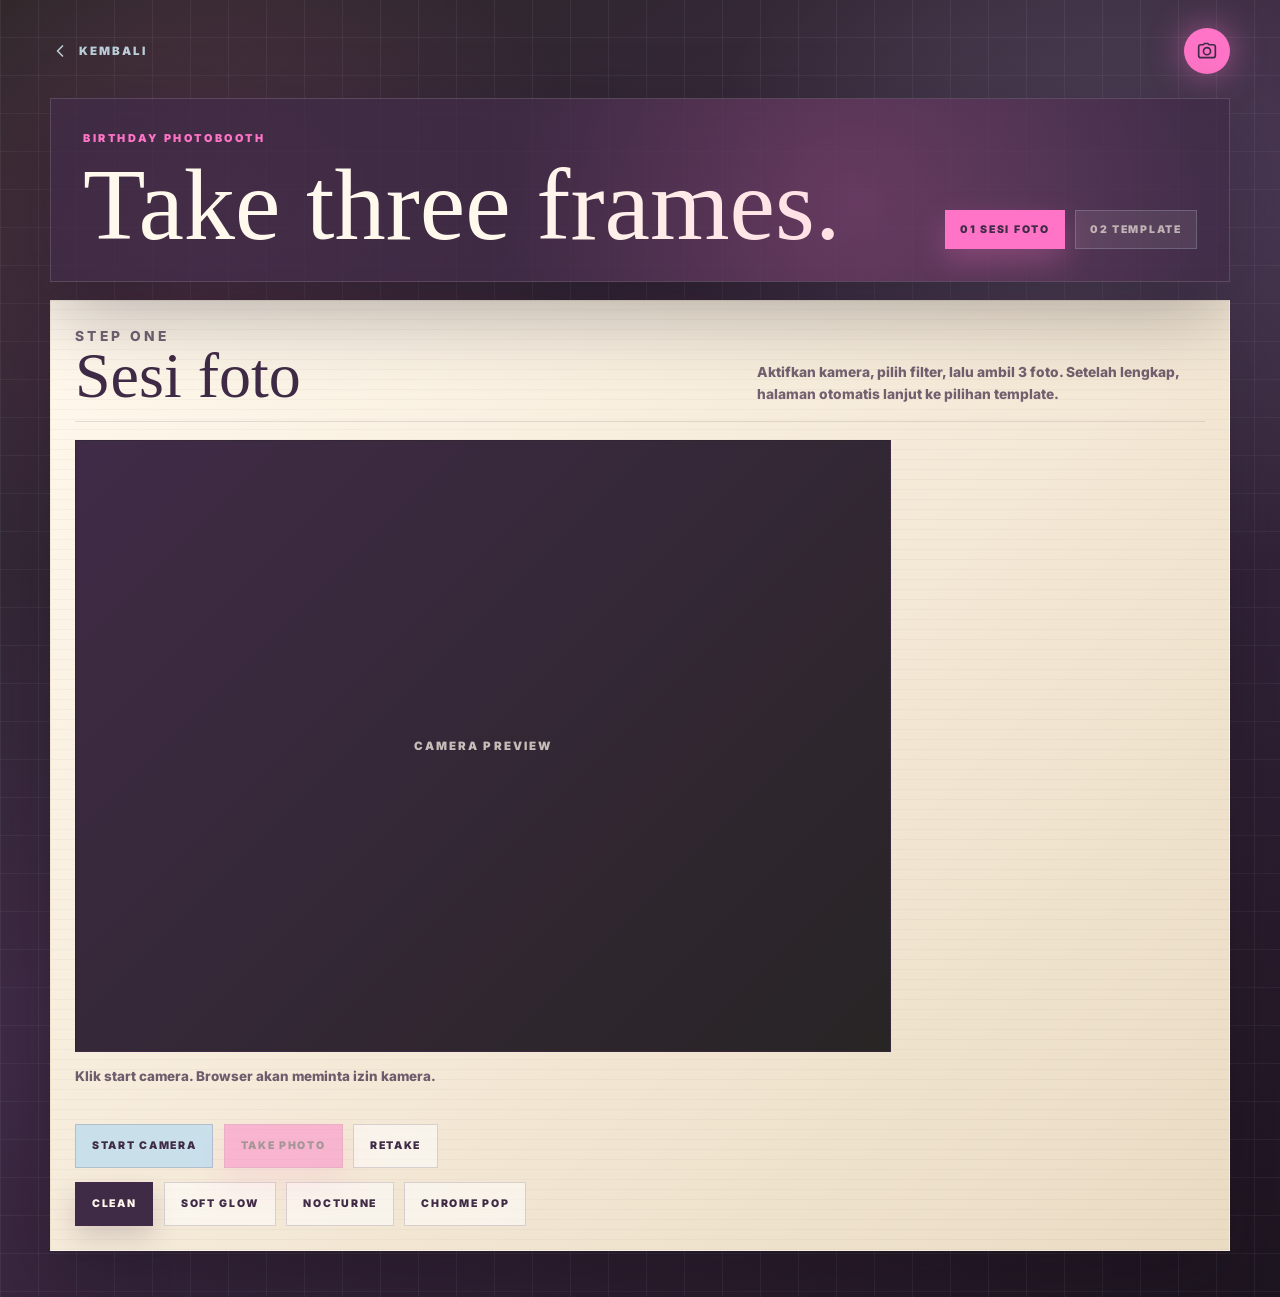
==== photobooth.html @ 7878b92c "Enhance photobooth layout: Adjust CSS for improved responsiveness, set min-width for layout elements" ====
<!doctype html>
<html lang="id">
<head>
  <meta charset="UTF-8" />
  <meta name="viewport" content="width=device-width, initial-scale=1.0" />
  <title>Birthday Photobooth</title>
  <style>
    @import url("https://fonts.googleapis.com/css2?family=Inter:wght@400;500;600;700;800;900&display=swap");

    :root {
      --pale: #C9E0EB;
      --denim: #7392B5;
      --lilac: #8350C4;
      --violet: #402B47;
      --shadow: #262423;
      --chrome: #ff74c7;
      --paper: #f6eddf;
      --cream: #fff8ec;
    }

    * {
      box-sizing: border-box;
    }

    body {
      margin: 0;
      min-height: 100vh;
      background:
        radial-gradient(circle at 14% 16%, rgba(255, 116, 199, .16), transparent 25rem),
        radial-gradient(circle at 84% 18%, rgba(201, 224, 235, .14), transparent 24rem),
        linear-gradient(90deg, rgba(201, 224, 235, .07) 1px, transparent 1px),
        linear-gradient(0deg, rgba(201, 224, 235, .06) 1px, transparent 1px),
        linear-gradient(145deg, #262423 0%, #402B47 48%, #1d151f 100%);
      background-size: auto, auto, 38px 38px, 38px 38px, auto;
      color: var(--cream);
      font-family: Inter, ui-sans-serif, system-ui, sans-serif;
    }

    button,
    a {
      -webkit-tap-highlight-color: transparent;
    }

    button {
      font: inherit;
    }

    .font-display {
      font-family: Georgia, "Times New Roman", serif;
      font-weight: 400;
      letter-spacing: 0;
    }

    .page {
      width: min(1180px, calc(100% - 32px));
      margin: 0 auto;
      padding: 28px 0 46px;
    }

    .topbar {
      display: flex;
      align-items: center;
      justify-content: space-between;
      gap: 1rem;
      margin-bottom: 24px;
    }

    .back-link {
      display: inline-flex;
      align-items: center;
      gap: .55rem;
      color: var(--pale);
      text-decoration: none;
      font-size: .72rem;
      font-weight: 900;
      letter-spacing: .18em;
      text-transform: uppercase;
      opacity: .9;
    }

    .back-link svg,
    .camera-mark svg {
      width: 20px;
      height: 20px;
      stroke: currentColor;
      stroke-width: 2;
      fill: none;
      stroke-linecap: round;
      stroke-linejoin: round;
    }

    .camera-mark {
      display: inline-flex;
      align-items: center;
      justify-content: center;
      width: 46px;
      height: 46px;
      border-radius: 999px;
      background: var(--chrome);
      color: var(--violet);
      box-shadow: 0 0 34px rgba(255, 116, 199, .52);
    }

    .photobooth-flow {
      display: grid;
      gap: 18px;
    }

    .flow-head,
    .stage-panel {
      border: 1px solid rgba(255, 248, 236, .14);
      box-shadow: 0 28px 80px rgba(16, 10, 18, .32);
    }

    .flow-head {
      display: flex;
      align-items: end;
      justify-content: space-between;
      gap: 1rem;
      padding: clamp(1.25rem, 3vw, 2rem);
      background: rgba(64, 43, 71, .78);
      overflow: hidden;
      position: relative;
    }

    .flow-head::after {
      content: "";
      position: absolute;
      inset: auto -14% -18% 22%;
      height: 220px;
      background: radial-gradient(circle, rgba(255, 116, 199, .2), transparent 64%);
      pointer-events: none;
    }

    .section-label {
      margin: 0 0 1rem;
      color: var(--chrome);
      font-size: .68rem;
      font-weight: 900;
      letter-spacing: .24em;
      text-transform: uppercase;
    }

    h1 {
      margin: 0;
      font-size: clamp(3rem, 8vw, 6.5rem);
      line-height: .86;
    }

    .intro-copy {
      position: relative;
      z-index: 1;
      max-width: 26rem;
      color: rgba(201, 224, 235, .92);
      font-size: .98rem;
      font-weight: 700;
      line-height: 1.8;
    }

    .phase-pills {
      position: relative;
      z-index: 1;
      display: flex;
      flex-wrap: wrap;
      gap: .6rem;
    }

    .phase-pill {
      border: 1px solid rgba(201, 224, 235, .22);
      background: rgba(255, 248, 236, .08);
      color: rgba(255, 248, 236, .62);
      padding: .75rem .9rem;
      font-size: .66rem;
      font-weight: 900;
      letter-spacing: .16em;
      text-transform: uppercase;
    }

    .phase-pill.is-active {
      background: var(--chrome);
      color: var(--violet);
      border-color: transparent;
      box-shadow: 0 12px 30px rgba(255, 116, 199, .28);
    }

    .stage-panel {
      display: grid;
      gap: 18px;
      padding: clamp(1rem, 2.4vw, 1.5rem);
      background:
        repeating-linear-gradient(0deg, rgba(64, 43, 71, .035) 0 1px, transparent 1px 10px),
        linear-gradient(135deg, #fff8ec, #eadbc3);
      color: var(--violet);
    }

    .stage-panel[hidden] {
      display: none;
    }

    .stage-title {
      display: flex;
      align-items: end;
      justify-content: space-between;
      gap: 1rem;
      border-bottom: 1px solid rgba(64, 43, 71, .13);
      padding-bottom: 1rem;
    }

    .stage-title h2 {
      margin: 0;
      font-size: clamp(2.2rem, 7vw, 4rem);
      line-height: .9;
      color: var(--violet);
    }

    .stage-title p {
      max-width: 28rem;
      margin: 0;
      color: rgba(64, 43, 71, .72);
      font-size: .86rem;
      font-weight: 800;
      line-height: 1.6;
    }

    .session-layout {
      display: grid;
      grid-template-columns: minmax(0, 1fr) 210px;
      gap: 18px;
      align-items: start;
    }

    .session-layout > *,
    .template-layout > *,
    .camera-stack,
    .strip-area {
      min-width: 0;
    }

    .template-layout {
      display: grid;
      grid-template-columns: minmax(220px, 290px) minmax(0, 1fr);
      gap: 18px;
      align-items: start;
    }

    .camera-stack {
      display: grid;
      gap: 14px;
      align-content: start;
    }

    .camera-view {
      position: relative;
      overflow: hidden;
      aspect-ratio: 4 / 3;
      max-height: min(68vh, 620px);
      border: 1px solid rgba(64, 43, 71, .18);
      background:
        linear-gradient(135deg, rgba(64, 43, 71, .82), rgba(38, 36, 35, .94)),
        var(--violet);
    }

    video {
      display: block;
      width: 100%;
      height: 100%;
      object-fit: cover;
      transform: scaleX(-1);
      filter: var(--camera-filter, none);
    }

    .camera-placeholder {
      position: absolute;
      inset: 0;
      display: grid;
      place-items: center;
      padding: 1rem;
      color: rgba(255, 248, 236, .72);
      font-size: .72rem;
      font-weight: 900;
      letter-spacing: .18em;
      text-align: center;
      text-transform: uppercase;
    }

    .camera-view.is-live .camera-placeholder {
      display: none;
    }

    .countdown {
      position: absolute;
      inset: 0;
      display: grid;
      place-items: center;
      color: var(--cream);
      font-family: Georgia, "Times New Roman", serif;
      font-size: clamp(5rem, 16vw, 9rem);
      line-height: 1;
      text-shadow: 0 0 34px rgba(255, 116, 199, .8);
      pointer-events: none;
    }

    .flash {
      position: absolute;
      inset: 0;
      opacity: 0;
      background: #fff;
      pointer-events: none;
    }

    .flash.is-active {
      animation: flash 480ms ease;
    }

    .controls,
    .filter-grid,
    .frame-grid {
      display: flex;
      flex-wrap: wrap;
      gap: .65rem;
    }

    .btn,
    .chip {
      display: inline-flex;
      align-items: center;
      justify-content: center;
      min-height: 44px;
      border: 1px solid rgba(64, 43, 71, .18);
      padding: .75rem 1rem;
      color: var(--violet);
      background: rgba(255, 255, 255, .54);
      font-size: .66rem;
      font-weight: 900;
      letter-spacing: .16em;
      text-transform: uppercase;
      cursor: pointer;
      transition: transform 180ms ease, background 180ms ease, box-shadow 180ms ease;
    }

    .btn:hover,
    .chip:hover {
      transform: translateY(-2px);
    }

    .btn:disabled {
      cursor: not-allowed;
      opacity: .44;
      transform: none;
    }

    .btn-primary {
      background: var(--chrome);
      box-shadow: 0 15px 30px rgba(255, 116, 199, .26);
    }

    .btn-pale {
      background: var(--pale);
    }

    .btn-lilac {
      background: var(--lilac);
      color: #fff;
    }

    .chip.is-active {
      background: var(--violet);
      color: var(--cream);
      box-shadow: 0 12px 26px rgba(64, 43, 71, .18);
    }

    .status {
      min-height: 44px;
      margin: 0;
      color: rgba(64, 43, 71, .74);
      font-size: .84rem;
      font-weight: 800;
      line-height: 1.6;
    }

    .strip-area {
      display: grid;
      gap: 14px;
      align-content: start;
    }

    .strip-shell {
      display: grid;
      place-items: center;
      min-height: 520px;
      padding: 18px;
      background: rgba(38, 36, 35, .94);
      box-shadow: inset 0 0 0 1px rgba(255, 248, 236, .08);
    }

    canvas {
      display: block;
      width: min(100%, 210px);
      aspect-ratio: 1 / 3;
      background: #fff8ec;
      box-shadow: 0 20px 40px rgba(38, 36, 35, .28);
    }

    .thumbs {
      display: grid;
      grid-template-columns: repeat(3, 1fr);
      gap: .55rem;
      min-width: 0;
      overflow: hidden;
    }

    .session-layout .thumbs {
      grid-template-columns: 1fr;
    }

    .thumb {
      display: block;
      width: 100%;
      height: 100%;
      max-width: 100%;
      aspect-ratio: 4 / 3;
      border: 1px solid rgba(64, 43, 71, .16);
      background: rgba(255, 255, 255, .46);
      object-fit: cover;
    }

    .hidden-canvas {
      display: none;
    }

    @keyframes flash {
      0%,
      100% {
        opacity: 0;
      }

      18% {
        opacity: .92;
      }
    }

    @media (max-width: 980px) {
      .flow-head,
      .session-layout,
      .template-layout {
        grid-template-columns: 1fr;
        display: grid;
      }

      .flow-head,
      .stage-title {
        align-items: start;
      }

      .strip-area {
        order: -1;
      }

      .session-layout .thumbs {
        grid-template-columns: repeat(3, 1fr);
      }

      .strip-shell {
        min-height: auto;
      }
    }

    @media (max-width: 560px) {
      .page {
        width: min(100% - 22px, 1180px);
        padding-top: 18px;
      }

      .topbar {
        margin-bottom: 16px;
      }

      .flow-head,
      .stage-panel {
        padding: .85rem;
      }

      .flow-head {
        gap: 1rem;
      }

      .stage-title {
        display: grid;
      }

      .camera-view {
        aspect-ratio: 3 / 4;
        max-height: 64vh;
      }

      .controls,
      .filter-grid,
      .frame-grid {
        display: grid;
        grid-template-columns: 1fr 1fr;
      }

      .btn,
      .chip {
        padding-inline: .7rem;
      }

      canvas {
        width: min(58vw, 210px);
      }
    }
  </style>
</head>
<body>
  <main class="page">
    <nav class="topbar" aria-label="Navigasi photobooth">
      <a class="back-link" href="index.html">
        <svg aria-hidden="true" viewBox="0 0 24 24">
          <path d="m15 18-6-6 6-6"></path>
        </svg>
        kembali
      </a>
      <span class="camera-mark" aria-hidden="true">
        <svg viewBox="0 0 24 24">
          <path d="M14.5 4.5 13 3H9L7.5 4.5H4.75A2.75 2.75 0 0 0 2 7.25v10A2.75 2.75 0 0 0 4.75 20h14.5A2.75 2.75 0 0 0 22 17.25v-10a2.75 2.75 0 0 0-2.75-2.75H14.5Z"></path>
          <circle cx="12" cy="12.25" r="4.25"></circle>
        </svg>
      </span>
    </nav>

    <section class="photobooth-flow" aria-label="Birthday photobooth">
      <div class="flow-head">
        <div>
          <p class="section-label">birthday photobooth</p>
          <h1 class="font-display">Take three frames.</h1>
        </div>
        <div class="phase-pills" aria-label="Tahap photobooth">
          <span id="sessionPill" class="phase-pill is-active">01 sesi foto</span>
          <span id="templatePill" class="phase-pill">02 template</span>
        </div>
      </div>

      <section id="sessionStage" class="stage-panel" aria-label="Sesi foto">
        <div class="stage-title">
          <div>
            <p class="section-label">step one</p>
            <h2 class="font-display">Sesi foto</h2>
          </div>
          <p>Aktifkan kamera, pilih filter, lalu ambil 3 foto. Setelah lengkap, halaman otomatis lanjut ke pilihan template.</p>
        </div>

        <div class="session-layout">
          <section class="camera-stack" aria-label="Kamera photobooth">
            <div id="cameraView" class="camera-view">
              <video id="video" autoplay playsinline muted></video>
              <div class="camera-placeholder">Camera preview</div>
              <div id="countdown" class="countdown" aria-live="polite"></div>
              <div id="flash" class="flash"></div>
            </div>

            <p id="status" class="status">Klik start camera. Browser akan meminta izin kamera.</p>

            <div class="controls">
              <button id="startCamera" class="btn btn-pale" type="button">start camera</button>
              <button id="capture" class="btn btn-primary" type="button" disabled>take photo</button>
              <button id="retake" class="btn" type="button">retake</button>
            </div>

            <div class="filter-grid" aria-label="Pilih filter kamera">
              <button class="chip is-active" type="button" data-filter="clean">clean</button>
              <button class="chip" type="button" data-filter="soft">soft glow</button>
              <button class="chip" type="button" data-filter="nocturne">nocturne</button>
              <button class="chip" type="button" data-filter="chrome">chrome pop</button>
            </div>
          </section>

          <div id="thumbs" class="thumbs" aria-label="Preview foto yang sudah diambil"></div>
        </div>
      </section>

      <section id="templateStage" class="stage-panel" aria-label="Pilih template dan download" hidden>
        <div class="stage-title">
          <div>
            <p class="section-label">step two</p>
            <h2 class="font-display">Pilih template</h2>
          </div>
          <p>Pilih frame photostrip yang paling cocok. Ukuran download tetap 600 x 1800 px, setara rasio 5 x 15.</p>
        </div>

        <div class="template-layout">
          <section class="strip-area" aria-label="Hasil photobooth">
            <div class="strip-shell">
              <canvas id="strip" width="600" height="1800"></canvas>
            </div>
          </section>

          <section class="camera-stack" aria-label="Kontrol template">
            <p id="templateStatus" class="status">Tiga foto sudah siap. Pilih frame lalu download.</p>
            <div class="frame-grid" aria-label="Pilih frame foto">
              <button class="chip is-active" type="button" data-frame="midnight">midnight</button>
              <button class="chip" type="button" data-frame="ribbon">ribbon</button>
              <button class="chip" type="button" data-frame="paper">paper</button>
              <button class="chip" type="button" data-frame="chrome">chrome</button>
            </div>

            <div class="controls">
              <button id="backToSession" class="btn" type="button">foto ulang</button>
              <button id="download" class="btn btn-lilac" type="button" disabled>download strip</button>
            </div>
          </section>
        </div>
      </section>
    </section>
  </main>

  <canvas id="captureCanvas" class="hidden-canvas" width="960" height="720"></canvas>

  <script>
    const video = document.querySelector("#video");
    const sessionStage = document.querySelector("#sessionStage");
    const templateStage = document.querySelector("#templateStage");
    const sessionPill = document.querySelector("#sessionPill");
    const templatePill = document.querySelector("#templatePill");
    const cameraView = document.querySelector("#cameraView");
    const startCamera = document.querySelector("#startCamera");
    const captureButton = document.querySelector("#capture");
    const retakeButton = document.querySelector("#retake");
    const backToSession = document.querySelector("#backToSession");
    const downloadButton = document.querySelector("#download");
    const statusText = document.querySelector("#status");
    const templateStatus = document.querySelector("#templateStatus");
    const countdown = document.querySelector("#countdown");
    const flash = document.querySelector("#flash");
    const strip = document.querySelector("#strip");
    const stripContext = strip.getContext("2d");
    const captureCanvas = document.querySelector("#captureCanvas");
    const captureContext = captureCanvas.getContext("2d");
    const thumbs = document.querySelector("#thumbs");
    const filterButtons = document.querySelectorAll("[data-filter]");
    const frameButtons = document.querySelectorAll("[data-frame]");
    const filters = {
      clean: "none",
      soft: "brightness(1.08) contrast(.96) saturate(1.08)",
      nocturne: "contrast(1.08) saturate(.84) sepia(.12) hue-rotate(248deg) brightness(.86)",
      chrome: "contrast(1.08) saturate(1.35) brightness(1.04) hue-rotate(318deg)"
    };
    let stream = null;
    let currentFilter = "clean";
    let currentFrame = "midnight";
    let photos = [];
    let isCapturing = false;

    drawStrip();

    startCamera.addEventListener("click", openCamera);
    captureButton.addEventListener("click", captureWithCountdown);
    retakeButton.addEventListener("click", resetSession);
    backToSession.addEventListener("click", resetSession);
    downloadButton.addEventListener("click", downloadStrip);

    filterButtons.forEach((button) => {
      button.addEventListener("click", () => {
        currentFilter = button.dataset.filter;
        filterButtons.forEach((item) => item.classList.toggle("is-active", item === button));
        video.style.setProperty("--camera-filter", filters[currentFilter]);
      });
    });

    frameButtons.forEach((button) => {
      button.addEventListener("click", () => {
        currentFrame = button.dataset.frame;
        frameButtons.forEach((item) => item.classList.toggle("is-active", item === button));
        drawStrip();
      });
    });

    async function openCamera() {
      if (!navigator.mediaDevices || !navigator.mediaDevices.getUserMedia) {
        statusText.textContent = "Browser ini belum mendukung akses kamera. Coba buka dari Chrome/Edge terbaru.";
        return;
      }

      if (!window.isSecureContext) {
        statusText.textContent = "Kamera hanya bisa dibuka dari localhost, 127.0.0.1, atau HTTPS. Jalankan lewat Live Server dulu.";
        return;
      }

      startCamera.disabled = true;
      statusText.textContent = "Membuka kamera...";

      const attempts = [
        { video: { facingMode: "user", width: { ideal: 1280 }, height: { ideal: 960 } }, audio: false },
        { video: { facingMode: "user" }, audio: false },
        { video: true, audio: false }
      ];

      for (const constraints of attempts) {
        try {
          if (stream) {
            stream.getTracks().forEach((track) => track.stop());
          }

          stream = await navigator.mediaDevices.getUserMedia(constraints);
          video.srcObject = stream;
          await video.play();
          cameraView.classList.add("is-live");
          captureButton.disabled = false;
          startCamera.textContent = "camera ready";
          statusText.textContent = "Kamera siap. Pilih filter, lalu ambil foto pertama.";
          return;
        } catch (error) {
          if (error.name === "NotAllowedError" || error.name === "SecurityError") {
            statusText.textContent = "Izin kamera ditolak. Klik ikon kamera/gembok di address bar, izinkan Camera, lalu refresh.";
            startCamera.disabled = false;
            return;
          }

          if (constraints === attempts[attempts.length - 1]) {
            statusText.textContent = "Kamera belum bisa dibuka. Tutup aplikasi lain yang memakai kamera, lalu coba lagi.";
            startCamera.disabled = false;
          }
        }
      }
    }

    async function captureWithCountdown() {
      if (!stream || isCapturing || photos.length >= 3) return;
      isCapturing = true;
      captureButton.disabled = true;

      for (const number of ["3", "2", "1"]) {
        countdown.textContent = number;
        await wait(620);
      }

      countdown.textContent = "";
      flash.classList.remove("is-active");
      void flash.offsetWidth;
      flash.classList.add("is-active");
      photos.push(takePhoto());
      renderThumbs();
      drawStrip();

      if (photos.length >= 3) {
        downloadButton.disabled = false;
        statusText.textContent = "Tiga foto sudah lengkap. Pilih frame yang cocok lalu download.";
        templateStatus.textContent = "Tiga foto sudah siap. Pilih frame lalu download.";
        captureButton.disabled = true;
        setStage("template");
      } else {
        statusText.textContent = `${photos.length} dari 3 foto tersimpan. Lanjut ambil foto berikutnya.`;
        captureButton.disabled = false;
      }

      isCapturing = false;
    }

    function resetSession() {
      photos = [];
      renderThumbs();
      drawStrip();
      downloadButton.disabled = true;
      captureButton.disabled = !stream;
      setStage("session");
      statusText.textContent = stream ? "Sesi diulang. Ambil 3 foto baru." : "Klik start camera untuk mulai lagi.";
      templateStatus.textContent = "Tiga foto sudah siap. Pilih frame lalu download.";
    }

    function setStage(stage) {
      const showTemplate = stage === "template";
      sessionStage.hidden = showTemplate;
      templateStage.hidden = !showTemplate;
      sessionPill.classList.toggle("is-active", !showTemplate);
      templatePill.classList.toggle("is-active", showTemplate);
      window.scrollTo({ top: 0, behavior: "smooth" });
    }

    function takePhoto() {
      const videoRatio = video.videoWidth / video.videoHeight || 4 / 3;
      const targetRatio = captureCanvas.width / captureCanvas.height;
      let sx = 0;
      let sy = 0;
      let sw = video.videoWidth;
      let sh = video.videoHeight;

      if (videoRatio > targetRatio) {
        sw = video.videoHeight * targetRatio;
        sx = (video.videoWidth - sw) / 2;
      } else {
        sh = video.videoWidth / targetRatio;
        sy = (video.videoHeight - sh) / 2;
      }

      captureContext.save();
      captureContext.filter = filters[currentFilter];
      captureContext.translate(captureCanvas.width, 0);
      captureContext.scale(-1, 1);
      captureContext.drawImage(video, sx, sy, sw, sh, 0, 0, captureCanvas.width, captureCanvas.height);
      captureContext.restore();
      captureContext.filter = "none";
      return captureCanvas.toDataURL("image/png");
    }

    function renderThumbs() {
      thumbs.innerHTML = "";
      photos.forEach((photo, index) => {
        const image = document.createElement("img");
        image.className = "thumb";
        image.src = photo;
        image.alt = `Foto photobooth ${index + 1}`;
        thumbs.appendChild(image);
      });
    }

    function drawStrip() {
      const width = strip.width;
      const height = strip.height;
      const layout = getFrameLayout(currentFrame, width, height);
      stripContext.clearRect(0, 0, width, height);
      stripContext.fillStyle = layout.background;
      stripContext.fillRect(0, 0, width, height);
      drawFrameDecor(layout, width, height);

      const margin = layout.margin;
      const gap = layout.gap;
      const photoWidth = width - margin * 2;
      const photoHeight = 420;
      const startY = layout.top;

      for (let index = 0; index < 3; index += 1) {
        const x = margin;
        const y = startY + index * (photoHeight + gap);
        stripContext.fillStyle = layout.photoBack;
        stripContext.fillRect(x - 10, y - 10, photoWidth + 20, photoHeight + 20);
        stripContext.fillStyle = "rgba(64, 43, 71, .14)";
        stripContext.fillRect(x, y, photoWidth, photoHeight);

        if (photos[index]) {
          const image = new Image();
          image.onload = () => {
            stripContext.save();
            stripContext.beginPath();
            stripContext.rect(x, y, photoWidth, photoHeight);
            stripContext.clip();
            stripContext.drawImage(image, x, y, photoWidth, photoHeight);
            stripContext.restore();
            drawPhotoLabel(layout, width, height);
          };
          image.src = photos[index];
        } else {
          stripContext.fillStyle = layout.placeholder;
          stripContext.font = "900 26px Inter, sans-serif";
          stripContext.textAlign = "center";
          stripContext.fillText(`PHOTO ${index + 1}`, width / 2, y + photoHeight / 2);
        }
      }

      drawPhotoLabel(layout, width, height);
    }

    function getFrameLayout(frame, width, height) {
      const layouts = {
        midnight: {
          background: "#241a27",
          photoBack: "#fff8ec",
          accent: "#ff74c7",
          secondary: "#8350C4",
          text: "#fff8ec",
          placeholder: "rgba(255, 248, 236, .5)",
          margin: 54,
          top: 108,
          gap: 54,
          label: "BIRTHDAY NOCTURNE"
        },
        ribbon: {
          background: "#fff8ec",
          photoBack: "#402B47",
          accent: "#7392B5",
          secondary: "#ff74c7",
          text: "#402B47",
          placeholder: "rgba(64, 43, 71, .42)",
          margin: 50,
          top: 112,
          gap: 50,
          label: "AURORA 24 / 06 / 26"
        },
        paper: {
          background: "#f6eddf",
          photoBack: "#ffffff",
          accent: "#402B47",
          secondary: "#C9E0EB",
          text: "#402B47",
          placeholder: "rgba(64, 43, 71, .36)",
          margin: 60,
          top: 116,
          gap: 58,
          label: "THREE LITTLE MEMORIES"
        },
        chrome: {
          background: "#402B47",
          photoBack: "#ff74c7",
          accent: "#C9E0EB",
          secondary: "#ff74c7",
          text: "#fff8ec",
          placeholder: "rgba(255, 248, 236, .5)",
          margin: 48,
          top: 104,
          gap: 48,
          label: "MYSTIC BIRTHDAY"
        }
      };
      return layouts[frame] || layouts.midnight;
    }

    function drawFrameDecor(layout, width, height) {
      stripContext.fillStyle = layout.accent;
      stripContext.fillRect(0, 0, width, 26);
      stripContext.fillRect(0, height - 26, width, 26);
      stripContext.fillStyle = layout.secondary;
      stripContext.fillRect(0, 0, 34, height);
      stripContext.fillRect(width - 34, 0, 34, height);

      stripContext.save();
      stripContext.globalAlpha = .34;
      for (let y = 78; y < height - 120; y += 120) {
        drawStar(width - 52, y, 16, layout.accent);
        drawStar(52, y + 48, 12, layout.secondary);
      }
      stripContext.restore();
    }

    function drawPhotoLabel(layout, width, height) {
      stripContext.fillStyle = layout.text;
      stripContext.textAlign = "center";
      stripContext.font = "900 24px Inter, sans-serif";
      stripContext.letterSpacing = "4px";
      stripContext.fillText(layout.label, width / 2, height - 72);
      stripContext.font = "700 18px Georgia, serif";
      stripContext.fillText("keep this tiny night", width / 2, height - 42);
    }

    function drawStar(x, y, radius, color) {
      stripContext.save();
      stripContext.translate(x, y);
      stripContext.rotate(Math.PI / 4);
      stripContext.fillStyle = color;
      stripContext.beginPath();
      stripContext.moveTo(0, -radius);
      stripContext.lineTo(radius * .24, -radius * .24);
      stripContext.lineTo(radius, 0);
      stripContext.lineTo(radius * .24, radius * .24);
      stripContext.lineTo(0, radius);
      stripContext.lineTo(-radius * .24, radius * .24);
      stripContext.lineTo(-radius, 0);
      stripContext.lineTo(-radius * .24, -radius * .24);
      stripContext.closePath();
      stripContext.fill();
      stripContext.restore();
    }

    function downloadStrip() {
      const link = document.createElement("a");
      link.download = "birthday-photobooth-strip.png";
      link.href = strip.toDataURL("image/png");
      link.click();
    }

    function wait(ms) {
      return new Promise((resolve) => setTimeout(resolve, ms));
    }
  </script>
</body>
</html>
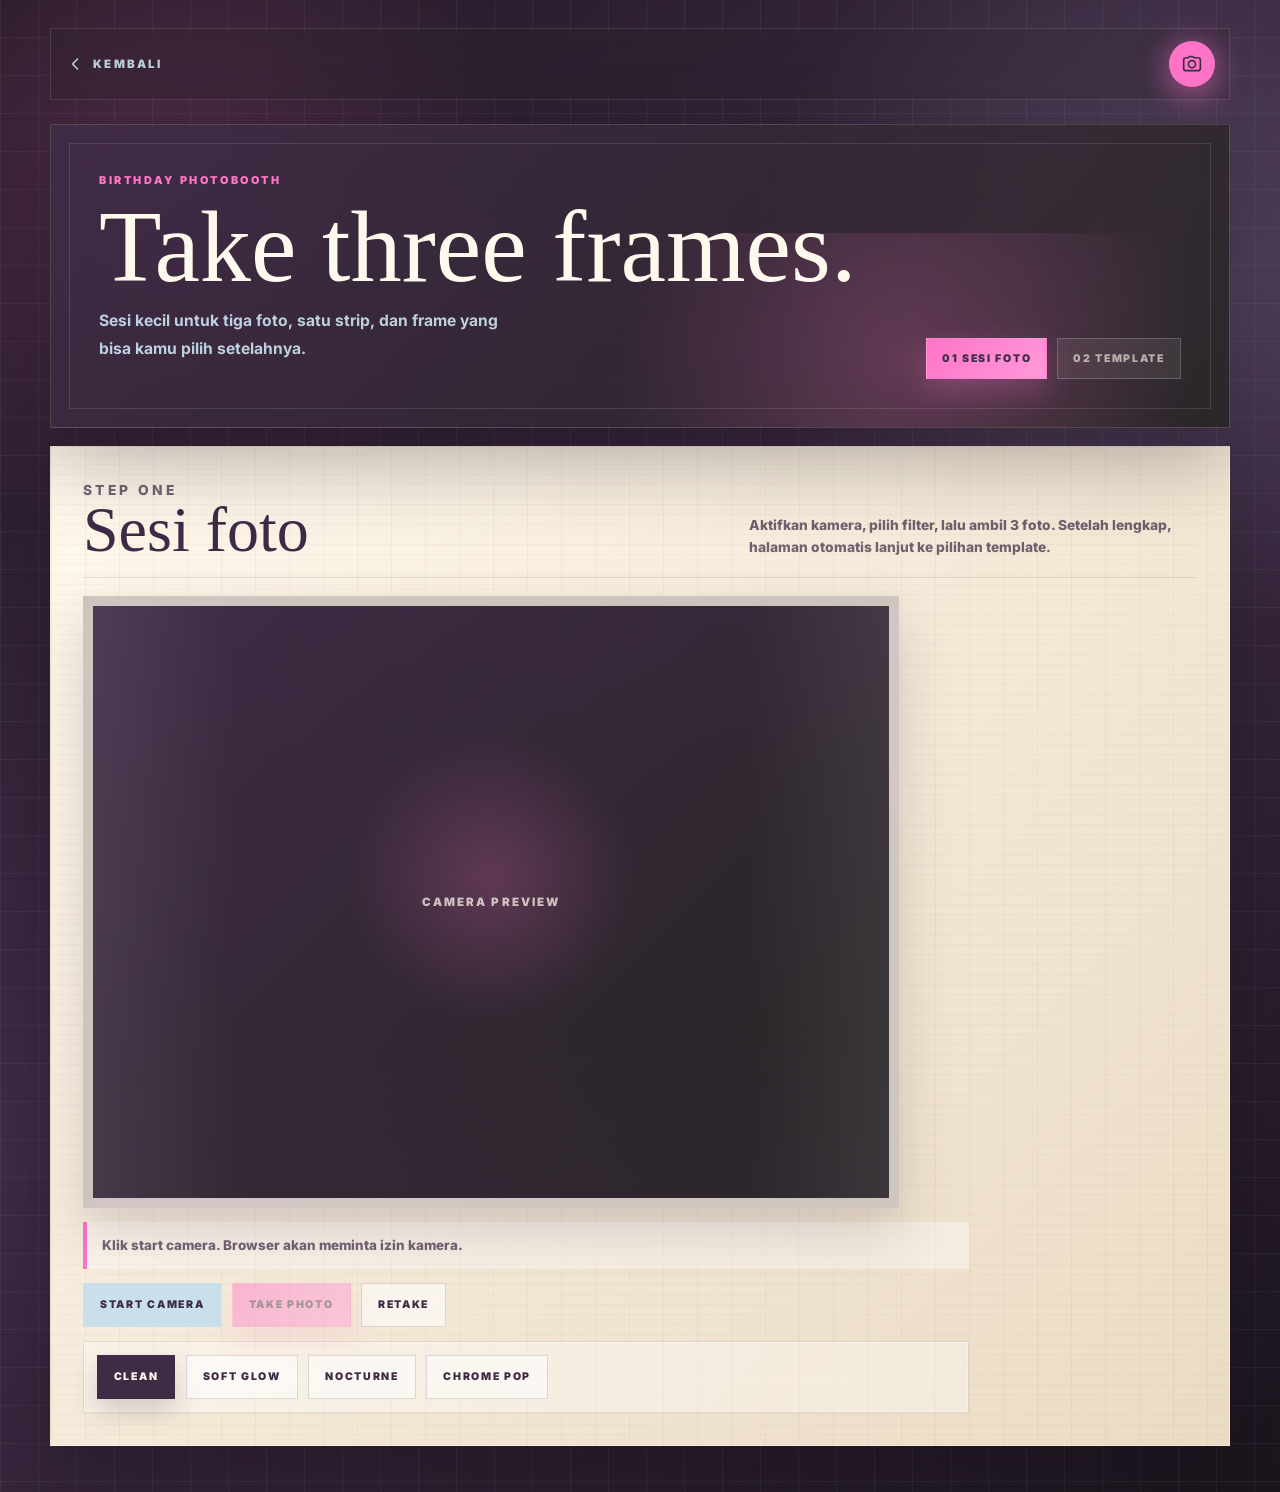
==== commit a7a64e61: "Enhance photobooth styling: Update CSS for improved visual aesthetics, adjust gradients, borders, an" ====
--- a/photobooth.html
+++ b/photobooth.html
@@ -16,6 +16,7 @@
       --chrome: #ff74c7;
       --paper: #f6eddf;
       --cream: #fff8ec;
+      --ink-soft: rgba(64, 43, 71, .72);
     }
 
     * {
@@ -26,11 +27,11 @@
       margin: 0;
       min-height: 100vh;
       background:
-        radial-gradient(circle at 14% 16%, rgba(255, 116, 199, .16), transparent 25rem),
-        radial-gradient(circle at 84% 18%, rgba(201, 224, 235, .14), transparent 24rem),
+        radial-gradient(circle at 12% 12%, rgba(255, 116, 199, .18), transparent 23rem),
+        radial-gradient(circle at 88% 18%, rgba(201, 224, 235, .16), transparent 24rem),
         linear-gradient(90deg, rgba(201, 224, 235, .07) 1px, transparent 1px),
         linear-gradient(0deg, rgba(201, 224, 235, .06) 1px, transparent 1px),
-        linear-gradient(145deg, #262423 0%, #402B47 48%, #1d151f 100%);
+        linear-gradient(145deg, #211823 0%, #402B47 48%, #1b151d 100%);
       background-size: auto, auto, 38px 38px, 38px 38px, auto;
       color: var(--cream);
       font-family: Inter, ui-sans-serif, system-ui, sans-serif;
@@ -63,6 +64,10 @@
       justify-content: space-between;
       gap: 1rem;
       margin-bottom: 24px;
+      padding: .75rem .85rem;
+      border: 1px solid rgba(255, 248, 236, .12);
+      background: rgba(38, 36, 35, .18);
+      backdrop-filter: blur(12px);
     }
 
     .back-link {
@@ -76,6 +81,12 @@
       letter-spacing: .18em;
       text-transform: uppercase;
       opacity: .9;
+      transition: color 180ms ease, opacity 180ms ease;
+    }
+
+    .back-link:hover {
+      color: var(--chrome);
+      opacity: 1;
     }
 
     .back-link svg,
@@ -98,7 +109,7 @@
       border-radius: 999px;
       background: var(--chrome);
       color: var(--violet);
-      box-shadow: 0 0 34px rgba(255, 116, 199, .52);
+      box-shadow: 0 14px 34px rgba(255, 116, 199, .34), 0 0 34px rgba(255, 116, 199, .42);
     }
 
     .photobooth-flow {
@@ -108,7 +119,7 @@
 
     .flow-head,
     .stage-panel {
-      border: 1px solid rgba(255, 248, 236, .14);
+      border: 1px solid rgba(255, 248, 236, .16);
       box-shadow: 0 28px 80px rgba(16, 10, 18, .32);
     }
 
@@ -117,18 +128,29 @@
       align-items: end;
       justify-content: space-between;
       gap: 1rem;
-      padding: clamp(1.25rem, 3vw, 2rem);
-      background: rgba(64, 43, 71, .78);
+      min-height: 260px;
+      padding: clamp(1.35rem, 4vw, 3rem);
+      background:
+        linear-gradient(135deg, rgba(64, 43, 71, .92), rgba(38, 36, 35, .88)),
+        radial-gradient(circle at 84% 18%, rgba(255, 116, 199, .26), transparent 18rem);
       overflow: hidden;
       position: relative;
+    }
+
+    .flow-head::before {
+      content: "";
+      position: absolute;
+      inset: 18px;
+      border: 1px solid rgba(201, 224, 235, .14);
+      pointer-events: none;
     }
 
     .flow-head::after {
       content: "";
       position: absolute;
-      inset: auto -14% -18% 22%;
-      height: 220px;
-      background: radial-gradient(circle, rgba(255, 116, 199, .2), transparent 64%);
+      inset: auto -9% -22% 36%;
+      height: 260px;
+      background: radial-gradient(circle, rgba(255, 116, 199, .24), transparent 64%);
       pointer-events: none;
     }
 
@@ -142,6 +164,8 @@
     }
 
     h1 {
+      position: relative;
+      z-index: 1;
       margin: 0;
       font-size: clamp(3rem, 8vw, 6.5rem);
       line-height: .86;
@@ -166,10 +190,10 @@
     }
 
     .phase-pill {
-      border: 1px solid rgba(201, 224, 235, .22);
-      background: rgba(255, 248, 236, .08);
+      border: 1px solid rgba(201, 224, 235, .24);
+      background: rgba(255, 248, 236, .07);
       color: rgba(255, 248, 236, .62);
-      padding: .75rem .9rem;
+      padding: .82rem .95rem;
       font-size: .66rem;
       font-weight: 900;
       letter-spacing: .16em;
@@ -177,7 +201,7 @@
     }
 
     .phase-pill.is-active {
-      background: var(--chrome);
+      background: linear-gradient(135deg, var(--chrome), #ff9ada);
       color: var(--violet);
       border-color: transparent;
       box-shadow: 0 12px 30px rgba(255, 116, 199, .28);
@@ -186,10 +210,12 @@
     .stage-panel {
       display: grid;
       gap: 18px;
-      padding: clamp(1rem, 2.4vw, 1.5rem);
+      padding: clamp(1rem, 3vw, 2rem);
       background:
-        repeating-linear-gradient(0deg, rgba(64, 43, 71, .035) 0 1px, transparent 1px 10px),
+        linear-gradient(90deg, rgba(64, 43, 71, .04) 1px, transparent 1px),
+        repeating-linear-gradient(0deg, rgba(64, 43, 71, .032) 0 1px, transparent 1px 10px),
         linear-gradient(135deg, #fff8ec, #eadbc3);
+      background-size: 34px 34px, auto, auto;
       color: var(--violet);
     }
 
@@ -202,8 +228,8 @@
       align-items: end;
       justify-content: space-between;
       gap: 1rem;
-      border-bottom: 1px solid rgba(64, 43, 71, .13);
-      padding-bottom: 1rem;
+      border-bottom: 1px solid rgba(64, 43, 71, .12);
+      padding-bottom: 1.15rem;
     }
 
     .stage-title h2 {
@@ -216,7 +242,7 @@
     .stage-title p {
       max-width: 28rem;
       margin: 0;
-      color: rgba(64, 43, 71, .72);
+      color: var(--ink-soft);
       font-size: .86rem;
       font-weight: 800;
       line-height: 1.6;
@@ -254,10 +280,22 @@
       overflow: hidden;
       aspect-ratio: 4 / 3;
       max-height: min(68vh, 620px);
-      border: 1px solid rgba(64, 43, 71, .18);
+      border: 10px solid rgba(255, 248, 236, .76);
       background:
         linear-gradient(135deg, rgba(64, 43, 71, .82), rgba(38, 36, 35, .94)),
         var(--violet);
+      box-shadow: 0 24px 52px rgba(64, 43, 71, .18), inset 0 0 0 1px rgba(64, 43, 71, .3);
+    }
+
+    .camera-view::before {
+      content: "";
+      position: absolute;
+      inset: 0;
+      z-index: 2;
+      background:
+        linear-gradient(90deg, rgba(255, 255, 255, .08), transparent 18%, transparent 82%, rgba(255, 255, 255, .08)),
+        linear-gradient(0deg, rgba(64, 43, 71, .2), transparent 28%, transparent 72%, rgba(64, 43, 71, .2));
+      pointer-events: none;
     }
 
     video {
@@ -281,6 +319,9 @@
       letter-spacing: .18em;
       text-align: center;
       text-transform: uppercase;
+      background:
+        radial-gradient(circle at 50% 46%, rgba(255, 116, 199, .22), transparent 9rem),
+        linear-gradient(135deg, rgba(64, 43, 71, .84), rgba(38, 36, 35, .96));
     }
 
     .camera-view.is-live .camera-placeholder {
@@ -320,16 +361,24 @@
       gap: .65rem;
     }
 
+    .filter-grid,
+    .frame-grid {
+      padding: .8rem;
+      border: 1px solid rgba(64, 43, 71, .12);
+      background: rgba(255, 255, 255, .34);
+      box-shadow: inset 0 0 0 1px rgba(255, 248, 236, .32);
+    }
+
     .btn,
     .chip {
       display: inline-flex;
       align-items: center;
       justify-content: center;
       min-height: 44px;
-      border: 1px solid rgba(64, 43, 71, .18);
+      border: 1px solid rgba(64, 43, 71, .16);
       padding: .75rem 1rem;
       color: var(--violet);
-      background: rgba(255, 255, 255, .54);
+      background: rgba(255, 255, 255, .58);
       font-size: .66rem;
       font-weight: 900;
       letter-spacing: .16em;
@@ -350,29 +399,35 @@
     }
 
     .btn-primary {
-      background: var(--chrome);
+      border-color: transparent;
+      background: linear-gradient(135deg, var(--chrome), #ff9ada);
       box-shadow: 0 15px 30px rgba(255, 116, 199, .26);
     }
 
     .btn-pale {
+      border-color: transparent;
       background: var(--pale);
     }
 
     .btn-lilac {
-      background: var(--lilac);
+      border-color: transparent;
+      background: linear-gradient(135deg, var(--lilac), #9b63d9);
       color: #fff;
     }
 
     .chip.is-active {
       background: var(--violet);
       color: var(--cream);
-      box-shadow: 0 12px 26px rgba(64, 43, 71, .18);
+      box-shadow: 0 12px 26px rgba(64, 43, 71, .2);
     }
 
     .status {
       min-height: 44px;
       margin: 0;
-      color: rgba(64, 43, 71, .74);
+      border-left: 4px solid var(--chrome);
+      background: rgba(255, 255, 255, .38);
+      color: var(--ink-soft);
+      padding: .8rem .95rem;
       font-size: .84rem;
       font-weight: 800;
       line-height: 1.6;
@@ -389,8 +444,12 @@
       place-items: center;
       min-height: 520px;
       padding: 18px;
-      background: rgba(38, 36, 35, .94);
-      box-shadow: inset 0 0 0 1px rgba(255, 248, 236, .08);
+      background:
+        linear-gradient(90deg, rgba(201, 224, 235, .06) 1px, transparent 1px),
+        linear-gradient(0deg, rgba(201, 224, 235, .05) 1px, transparent 1px),
+        rgba(38, 36, 35, .94);
+      background-size: 32px 32px;
+      box-shadow: inset 0 0 0 1px rgba(255, 248, 236, .08), 0 24px 54px rgba(64, 43, 71, .16);
     }
 
     canvas {
@@ -398,7 +457,7 @@
       width: min(100%, 210px);
       aspect-ratio: 1 / 3;
       background: #fff8ec;
-      box-shadow: 0 20px 40px rgba(38, 36, 35, .28);
+      box-shadow: 0 20px 40px rgba(38, 36, 35, .3);
     }
 
     .thumbs {
@@ -407,6 +466,7 @@
       gap: .55rem;
       min-width: 0;
       overflow: hidden;
+      align-content: start;
     }
 
     .session-layout .thumbs {
@@ -419,8 +479,9 @@
       height: 100%;
       max-width: 100%;
       aspect-ratio: 4 / 3;
-      border: 1px solid rgba(64, 43, 71, .16);
+      border: 7px solid rgba(255, 248, 236, .92);
       background: rgba(255, 255, 255, .46);
+      box-shadow: 0 14px 30px rgba(64, 43, 71, .14);
       object-fit: cover;
     }
 
@@ -452,6 +513,10 @@
         align-items: start;
       }
 
+      .flow-head {
+        min-height: auto;
+      }
+
       .strip-area {
         order: -1;
       }
@@ -467,7 +532,7 @@
 
     @media (max-width: 560px) {
       .page {
-        width: min(100% - 22px, 1180px);
+        width: min(100% - 18px, 1180px);
         padding-top: 18px;
       }
 
@@ -477,11 +542,27 @@
 
       .flow-head,
       .stage-panel {
-        padding: .85rem;
+        padding: .9rem;
       }
 
       .flow-head {
         gap: 1rem;
+      }
+
+      h1 {
+        font-size: clamp(3rem, 18vw, 4.6rem);
+      }
+
+      .phase-pills,
+      .controls,
+      .filter-grid,
+      .frame-grid {
+        gap: .5rem;
+      }
+
+      .phase-pill {
+        flex: 1 1 140px;
+        text-align: center;
       }
 
       .stage-title {
@@ -502,7 +583,10 @@
 
       .btn,
       .chip {
-        padding-inline: .7rem;
+        min-height: 42px;
+        padding-inline: .55rem;
+        font-size: .6rem;
+        letter-spacing: .12em;
       }
 
       canvas {
@@ -533,6 +617,7 @@
         <div>
           <p class="section-label">birthday photobooth</p>
           <h1 class="font-display">Take three frames.</h1>
+          <p class="intro-copy">Sesi kecil untuk tiga foto, satu strip, dan frame yang bisa kamu pilih setelahnya.</p>
         </div>
         <div class="phase-pills" aria-label="Tahap photobooth">
           <span id="sessionPill" class="phase-pill is-active">01 sesi foto</span>
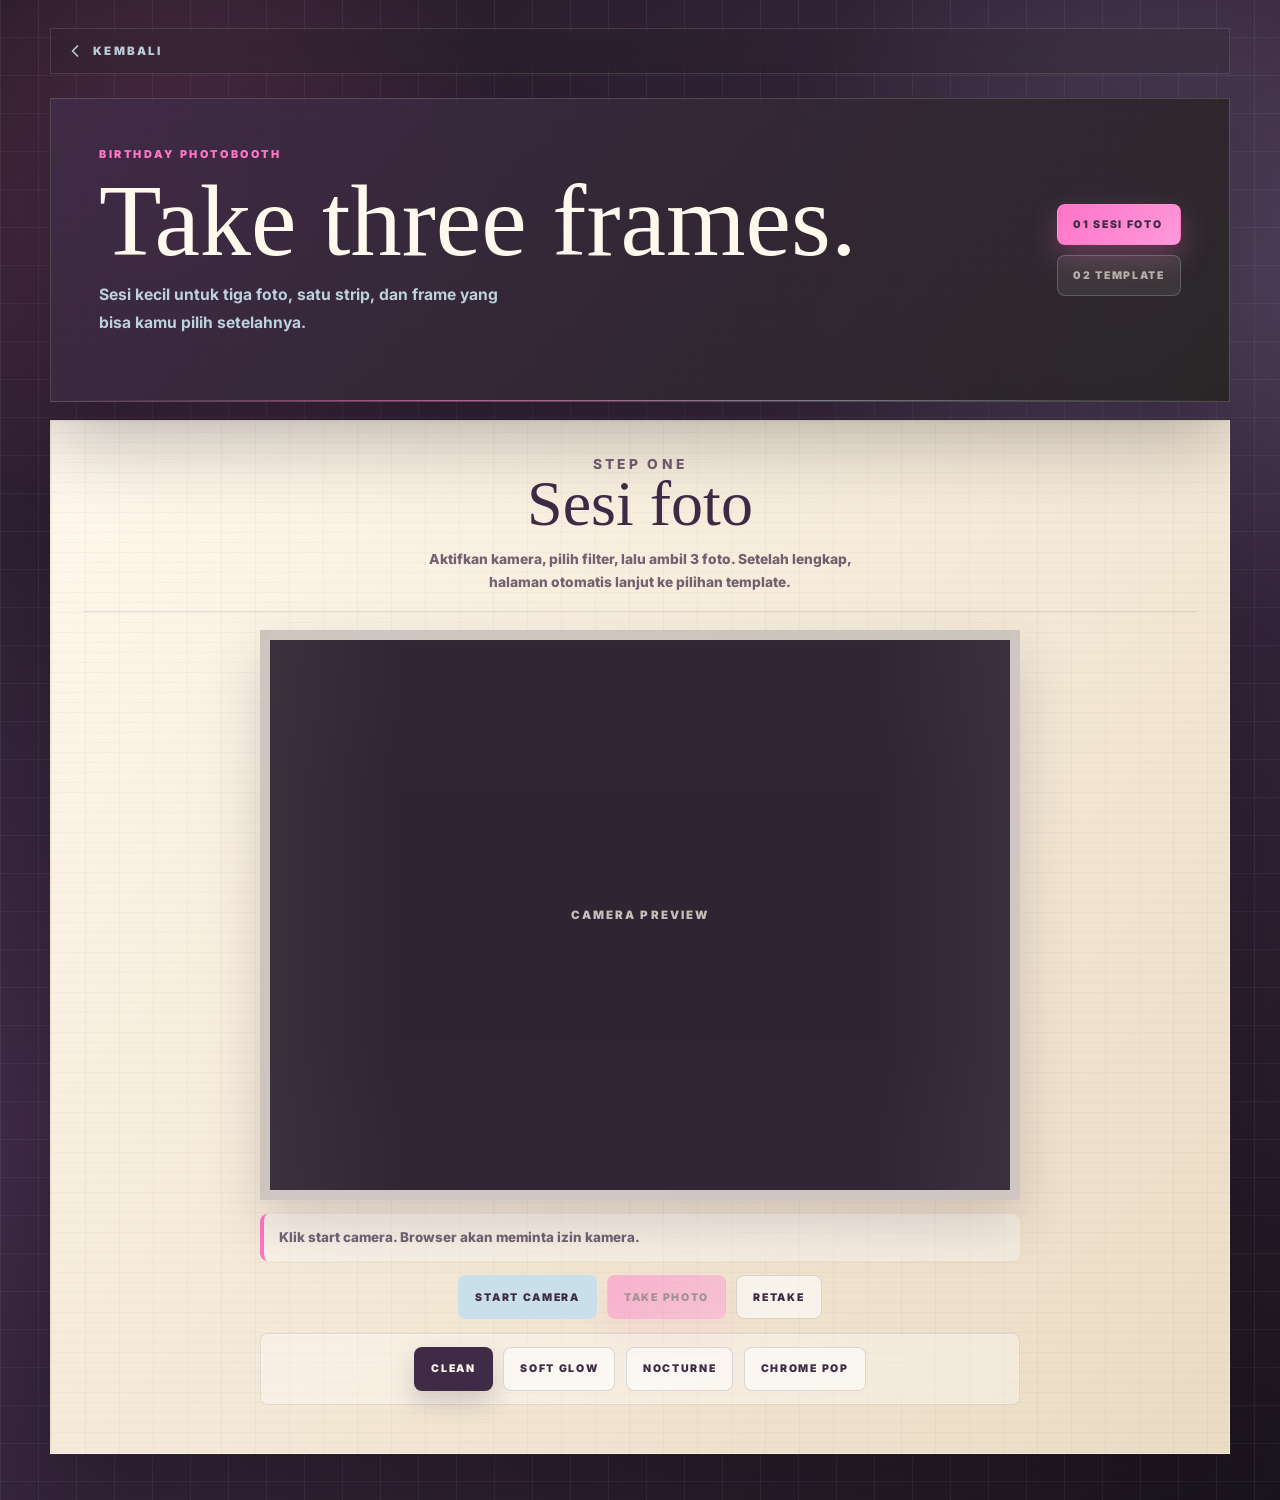
==== commit 42aa14f4: "Enhance photobooth functionality: Implement photo preview modal, add functionality for retaking phot" ====
--- a/photobooth.html
+++ b/photobooth.html
@@ -89,8 +89,7 @@
       opacity: 1;
     }
 
-    .back-link svg,
-    .camera-mark svg {
+    .back-link svg {
       width: 20px;
       height: 20px;
       stroke: currentColor;
@@ -100,18 +99,6 @@
       stroke-linejoin: round;
     }
 
-    .camera-mark {
-      display: inline-flex;
-      align-items: center;
-      justify-content: center;
-      width: 46px;
-      height: 46px;
-      border-radius: 999px;
-      background: var(--chrome);
-      color: var(--violet);
-      box-shadow: 0 14px 34px rgba(255, 116, 199, .34), 0 0 34px rgba(255, 116, 199, .42);
-    }
-
     .photobooth-flow {
       display: grid;
       gap: 18px;
@@ -124,33 +111,27 @@
     }
 
     .flow-head {
-      display: flex;
-      align-items: end;
-      justify-content: space-between;
+      display: grid;
+      grid-template-columns: minmax(0, 1fr) auto;
+      align-items: center;
       gap: 1rem;
       min-height: 260px;
       padding: clamp(1.35rem, 4vw, 3rem);
       background:
-        linear-gradient(135deg, rgba(64, 43, 71, .92), rgba(38, 36, 35, .88)),
-        radial-gradient(circle at 84% 18%, rgba(255, 116, 199, .26), transparent 18rem);
+        linear-gradient(135deg, rgba(64, 43, 71, .94), rgba(38, 36, 35, .9)),
+        linear-gradient(90deg, rgba(201, 224, 235, .06) 1px, transparent 1px),
+        linear-gradient(0deg, rgba(201, 224, 235, .05) 1px, transparent 1px);
+      background-size: auto, 38px 38px, 38px 38px;
       overflow: hidden;
       position: relative;
-    }
-
-    .flow-head::before {
-      content: "";
-      position: absolute;
-      inset: 18px;
-      border: 1px solid rgba(201, 224, 235, .14);
-      pointer-events: none;
     }
 
     .flow-head::after {
       content: "";
       position: absolute;
-      inset: auto -9% -22% 36%;
-      height: 260px;
-      background: radial-gradient(circle, rgba(255, 116, 199, .24), transparent 64%);
+      inset: auto 0 0;
+      height: 1px;
+      background: linear-gradient(90deg, transparent, rgba(255, 116, 199, .65), rgba(201, 224, 235, .46), transparent);
       pointer-events: none;
     }
 
@@ -184,13 +165,13 @@
     .phase-pills {
       position: relative;
       z-index: 1;
-      display: flex;
-      flex-wrap: wrap;
+      display: grid;
       gap: .6rem;
     }
 
     .phase-pill {
       border: 1px solid rgba(201, 224, 235, .24);
+      border-radius: 8px;
       background: rgba(255, 248, 236, .07);
       color: rgba(255, 248, 236, .62);
       padding: .82rem .95rem;
@@ -224,12 +205,12 @@
     }
 
     .stage-title {
-      display: flex;
-      align-items: end;
-      justify-content: space-between;
+      display: grid;
+      justify-items: center;
       gap: 1rem;
       border-bottom: 1px solid rgba(64, 43, 71, .12);
       padding-bottom: 1.15rem;
+      text-align: center;
     }
 
     .stage-title h2 {
@@ -250,9 +231,10 @@
 
     .session-layout {
       display: grid;
-      grid-template-columns: minmax(0, 1fr) 210px;
-      gap: 18px;
-      align-items: start;
+      grid-template-columns: minmax(0, 820px);
+      justify-content: center;
+      gap: 16px;
+      align-items: center;
     }
 
     .session-layout > *,
@@ -264,15 +246,17 @@
 
     .template-layout {
       display: grid;
-      grid-template-columns: minmax(220px, 290px) minmax(0, 1fr);
+      grid-template-columns: minmax(0, 300px) minmax(0, 440px);
       gap: 18px;
-      align-items: start;
+      justify-content: center;
+      align-items: center;
     }
 
     .camera-stack {
       display: grid;
       gap: 14px;
       align-content: start;
+      justify-items: center;
     }
 
     .camera-view {
@@ -280,9 +264,10 @@
       overflow: hidden;
       aspect-ratio: 4 / 3;
       max-height: min(68vh, 620px);
+      width: min(100%, 760px);
       border: 10px solid rgba(255, 248, 236, .76);
       background:
-        linear-gradient(135deg, rgba(64, 43, 71, .82), rgba(38, 36, 35, .94)),
+        linear-gradient(135deg, rgba(64, 43, 71, .96), rgba(38, 36, 35, .96)),
         var(--violet);
       box-shadow: 0 24px 52px rgba(64, 43, 71, .18), inset 0 0 0 1px rgba(64, 43, 71, .3);
     }
@@ -293,8 +278,8 @@
       inset: 0;
       z-index: 2;
       background:
-        linear-gradient(90deg, rgba(255, 255, 255, .08), transparent 18%, transparent 82%, rgba(255, 255, 255, .08)),
-        linear-gradient(0deg, rgba(64, 43, 71, .2), transparent 28%, transparent 72%, rgba(64, 43, 71, .2));
+        linear-gradient(90deg, rgba(255, 255, 255, .05), transparent 18%, transparent 82%, rgba(255, 255, 255, .05)),
+        linear-gradient(0deg, rgba(64, 43, 71, .12), transparent 28%, transparent 72%, rgba(64, 43, 71, .12));
       pointer-events: none;
     }
 
@@ -319,9 +304,7 @@
       letter-spacing: .18em;
       text-align: center;
       text-transform: uppercase;
-      background:
-        radial-gradient(circle at 50% 46%, rgba(255, 116, 199, .22), transparent 9rem),
-        linear-gradient(135deg, rgba(64, 43, 71, .84), rgba(38, 36, 35, .96));
+      background: #2f2532;
     }
 
     .camera-view.is-live .camera-placeholder {
@@ -359,12 +342,15 @@
       display: flex;
       flex-wrap: wrap;
       gap: .65rem;
+      justify-content: center;
+      width: min(100%, 760px);
     }
 
     .filter-grid,
     .frame-grid {
       padding: .8rem;
       border: 1px solid rgba(64, 43, 71, .12);
+      border-radius: 8px;
       background: rgba(255, 255, 255, .34);
       box-shadow: inset 0 0 0 1px rgba(255, 248, 236, .32);
     }
@@ -376,6 +362,7 @@
       justify-content: center;
       min-height: 44px;
       border: 1px solid rgba(64, 43, 71, .16);
+      border-radius: 8px;
       padding: .75rem 1rem;
       color: var(--violet);
       background: rgba(255, 255, 255, .58);
@@ -423,8 +410,10 @@
 
     .status {
       min-height: 44px;
+      width: min(100%, 760px);
       margin: 0;
       border-left: 4px solid var(--chrome);
+      border-radius: 8px;
       background: rgba(255, 255, 255, .38);
       color: var(--ink-soft);
       padding: .8rem .95rem;
@@ -437,13 +426,16 @@
       display: grid;
       gap: 14px;
       align-content: start;
+      justify-items: center;
     }
 
     .strip-shell {
       display: grid;
       place-items: center;
       min-height: 520px;
+      width: min(100%, 300px);
       padding: 18px;
+      border-radius: 8px;
       background:
         linear-gradient(90deg, rgba(201, 224, 235, .06) 1px, transparent 1px),
         linear-gradient(0deg, rgba(201, 224, 235, .05) 1px, transparent 1px),
@@ -456,6 +448,7 @@
       display: block;
       width: min(100%, 210px);
       aspect-ratio: 1 / 3;
+      border-radius: 4px;
       background: #fff8ec;
       box-shadow: 0 20px 40px rgba(38, 36, 35, .3);
     }
@@ -463,6 +456,7 @@
     .thumbs {
       display: grid;
       grid-template-columns: repeat(3, 1fr);
+      width: min(100%, 760px);
       gap: .55rem;
       min-width: 0;
       overflow: hidden;
@@ -470,7 +464,7 @@
     }
 
     .session-layout .thumbs {
-      grid-template-columns: 1fr;
+      grid-template-columns: repeat(3, minmax(0, 1fr));
     }
 
     .thumb {
@@ -480,9 +474,63 @@
       max-width: 100%;
       aspect-ratio: 4 / 3;
       border: 7px solid rgba(255, 248, 236, .92);
+      border-radius: 7px;
       background: rgba(255, 255, 255, .46);
       box-shadow: 0 14px 30px rgba(64, 43, 71, .14);
       object-fit: cover;
+    }
+
+    .thumb-button {
+      display: block;
+      width: 100%;
+      border: 0;
+      padding: 0;
+      background: transparent;
+      cursor: zoom-in;
+    }
+
+    .preview-modal {
+      position: fixed;
+      inset: 0;
+      z-index: 30;
+      display: grid;
+      place-items: center;
+      padding: 18px;
+      background: rgba(32, 23, 35, .78);
+      backdrop-filter: blur(10px);
+    }
+
+    .preview-modal[hidden] {
+      display: none;
+    }
+
+    .preview-card {
+      display: grid;
+      gap: 14px;
+      width: min(520px, 100%);
+      padding: 14px;
+      border: 1px solid rgba(255, 248, 236, .18);
+      border-radius: 10px;
+      background:
+        repeating-linear-gradient(0deg, rgba(64, 43, 71, .035) 0 1px, transparent 1px 10px),
+        linear-gradient(135deg, #fff8ec, #eadbc3);
+      box-shadow: 0 28px 80px rgba(16, 10, 18, .42);
+    }
+
+    .preview-card img {
+      display: block;
+      width: 100%;
+      aspect-ratio: 4 / 3;
+      border: 8px solid rgba(255, 248, 236, .95);
+      border-radius: 8px;
+      object-fit: cover;
+      background: var(--violet);
+    }
+
+    .preview-actions {
+      display: grid;
+      grid-template-columns: 1fr 1fr;
+      gap: .65rem;
     }
 
     .hidden-canvas {
@@ -514,15 +562,15 @@
       }
 
       .flow-head {
+        justify-items: start;
+      }
+
+      .flow-head {
         min-height: auto;
       }
 
       .strip-area {
         order: -1;
-      }
-
-      .session-layout .thumbs {
-        grid-template-columns: repeat(3, 1fr);
       }
 
       .strip-shell {
@@ -565,6 +613,10 @@
         text-align: center;
       }
 
+      .phase-pills {
+        width: 100%;
+      }
+
       .stage-title {
         display: grid;
       }
@@ -572,6 +624,7 @@
       .camera-view {
         aspect-ratio: 3 / 4;
         max-height: 64vh;
+        border-width: 7px;
       }
 
       .controls,
@@ -579,6 +632,11 @@
       .frame-grid {
         display: grid;
         grid-template-columns: 1fr 1fr;
+      }
+
+      .filter-grid,
+      .frame-grid {
+        padding: .55rem;
       }
 
       .btn,
@@ -591,6 +649,10 @@
 
       canvas {
         width: min(58vw, 210px);
+      }
+
+      .thumb {
+        border-width: 5px;
       }
     }
   </style>
@@ -604,12 +666,6 @@
         </svg>
         kembali
       </a>
-      <span class="camera-mark" aria-hidden="true">
-        <svg viewBox="0 0 24 24">
-          <path d="M14.5 4.5 13 3H9L7.5 4.5H4.75A2.75 2.75 0 0 0 2 7.25v10A2.75 2.75 0 0 0 4.75 20h14.5A2.75 2.75 0 0 0 22 17.25v-10a2.75 2.75 0 0 0-2.75-2.75H14.5Z"></path>
-          <circle cx="12" cy="12.25" r="4.25"></circle>
-        </svg>
-      </span>
     </nav>
 
     <section class="photobooth-flow" aria-label="Birthday photobooth">
@@ -681,6 +737,7 @@
 
           <section class="camera-stack" aria-label="Kontrol template">
             <p id="templateStatus" class="status">Tiga foto sudah siap. Pilih frame lalu download.</p>
+            <div id="templateThumbs" class="thumbs" aria-label="Preview foto di photostrip"></div>
             <div class="frame-grid" aria-label="Pilih frame foto">
               <button class="chip is-active" type="button" data-frame="midnight">midnight</button>
               <button class="chip" type="button" data-frame="ribbon">ribbon</button>
@@ -697,6 +754,17 @@
       </section>
     </section>
   </main>
+
+  <div id="photoPreviewModal" class="preview-modal" hidden>
+    <div class="preview-card" role="dialog" aria-modal="true" aria-labelledby="previewTitle">
+      <p id="previewTitle" class="section-label">preview foto</p>
+      <img id="photoPreviewImage" alt="Preview foto photobooth" />
+      <div class="preview-actions">
+        <button id="retakeSelected" class="btn btn-primary" type="button">retake foto ini</button>
+        <button id="closePreview" class="btn" type="button">tutup</button>
+      </div>
+    </div>
+  </div>
 
   <canvas id="captureCanvas" class="hidden-canvas" width="960" height="720"></canvas>
 
@@ -714,6 +782,10 @@
     const downloadButton = document.querySelector("#download");
     const statusText = document.querySelector("#status");
     const templateStatus = document.querySelector("#templateStatus");
+    const photoPreviewModal = document.querySelector("#photoPreviewModal");
+    const photoPreviewImage = document.querySelector("#photoPreviewImage");
+    const retakeSelected = document.querySelector("#retakeSelected");
+    const closePreview = document.querySelector("#closePreview");
     const countdown = document.querySelector("#countdown");
     const flash = document.querySelector("#flash");
     const strip = document.querySelector("#strip");
@@ -721,6 +793,7 @@
     const captureCanvas = document.querySelector("#captureCanvas");
     const captureContext = captureCanvas.getContext("2d");
     const thumbs = document.querySelector("#thumbs");
+    const templateThumbs = document.querySelector("#templateThumbs");
     const filterButtons = document.querySelectorAll("[data-filter]");
     const frameButtons = document.querySelectorAll("[data-frame]");
     const filters = {
@@ -734,6 +807,8 @@
     let currentFrame = "midnight";
     let photos = [];
     let isCapturing = false;
+    let previewIndex = -1;
+    let replacingIndex = -1;
 
     drawStrip();
 
@@ -742,6 +817,11 @@
     retakeButton.addEventListener("click", resetSession);
     backToSession.addEventListener("click", resetSession);
     downloadButton.addEventListener("click", downloadStrip);
+    closePreview.addEventListener("click", closePhotoPreview);
+    retakeSelected.addEventListener("click", retakePreviewPhoto);
+    photoPreviewModal.addEventListener("click", (event) => {
+      if (event.target === photoPreviewModal) closePhotoPreview();
+    });
 
     filterButtons.forEach((button) => {
       button.addEventListener("click", () => {
@@ -809,7 +889,7 @@
     }
 
     async function captureWithCountdown() {
-      if (!stream || isCapturing || photos.length >= 3) return;
+      if (!stream || isCapturing || (photos.length >= 3 && replacingIndex < 0)) return;
       isCapturing = true;
       captureButton.disabled = true;
 
@@ -822,7 +902,12 @@
       flash.classList.remove("is-active");
       void flash.offsetWidth;
       flash.classList.add("is-active");
-      photos.push(takePhoto());
+      if (replacingIndex >= 0) {
+        photos[replacingIndex] = takePhoto();
+        replacingIndex = -1;
+      } else {
+        photos.push(takePhoto());
+      }
       renderThumbs();
       drawStrip();
 
@@ -842,6 +927,9 @@
 
     function resetSession() {
       photos = [];
+      replacingIndex = -1;
+      previewIndex = -1;
+      closePhotoPreview();
       renderThumbs();
       drawStrip();
       downloadButton.disabled = true;
@@ -888,13 +976,48 @@
 
     function renderThumbs() {
       thumbs.innerHTML = "";
+      templateThumbs.innerHTML = "";
       photos.forEach((photo, index) => {
+        thumbs.appendChild(createThumbButton(photo, index));
+        templateThumbs.appendChild(createThumbButton(photo, index));
+      });
+    }
+
+    function createThumbButton(photo, index) {
+        const button = document.createElement("button");
+        button.className = "thumb-button";
+        button.type = "button";
+        button.setAttribute("aria-label", `Lihat preview foto ${index + 1}`);
+        button.addEventListener("click", () => openPhotoPreview(index));
         const image = document.createElement("img");
         image.className = "thumb";
         image.src = photo;
         image.alt = `Foto photobooth ${index + 1}`;
-        thumbs.appendChild(image);
-      });
+        button.appendChild(image);
+        return button;
+    }
+
+    function openPhotoPreview(index) {
+      previewIndex = index;
+      photoPreviewImage.src = photos[index];
+      photoPreviewModal.hidden = false;
+    }
+
+    function closePhotoPreview() {
+      photoPreviewModal.hidden = true;
+      photoPreviewImage.removeAttribute("src");
+      previewIndex = -1;
+    }
+
+    function retakePreviewPhoto() {
+      if (previewIndex < 0) return;
+      replacingIndex = previewIndex;
+      closePhotoPreview();
+      setStage("session");
+      captureButton.disabled = !stream;
+      statusText.textContent = stream
+        ? `Retake foto ${replacingIndex + 1}. Klik take photo untuk mengganti foto ini saja.`
+        : "Klik start camera dulu, lalu take photo untuk mengganti foto ini saja.";
     }
 
     function drawStrip() {
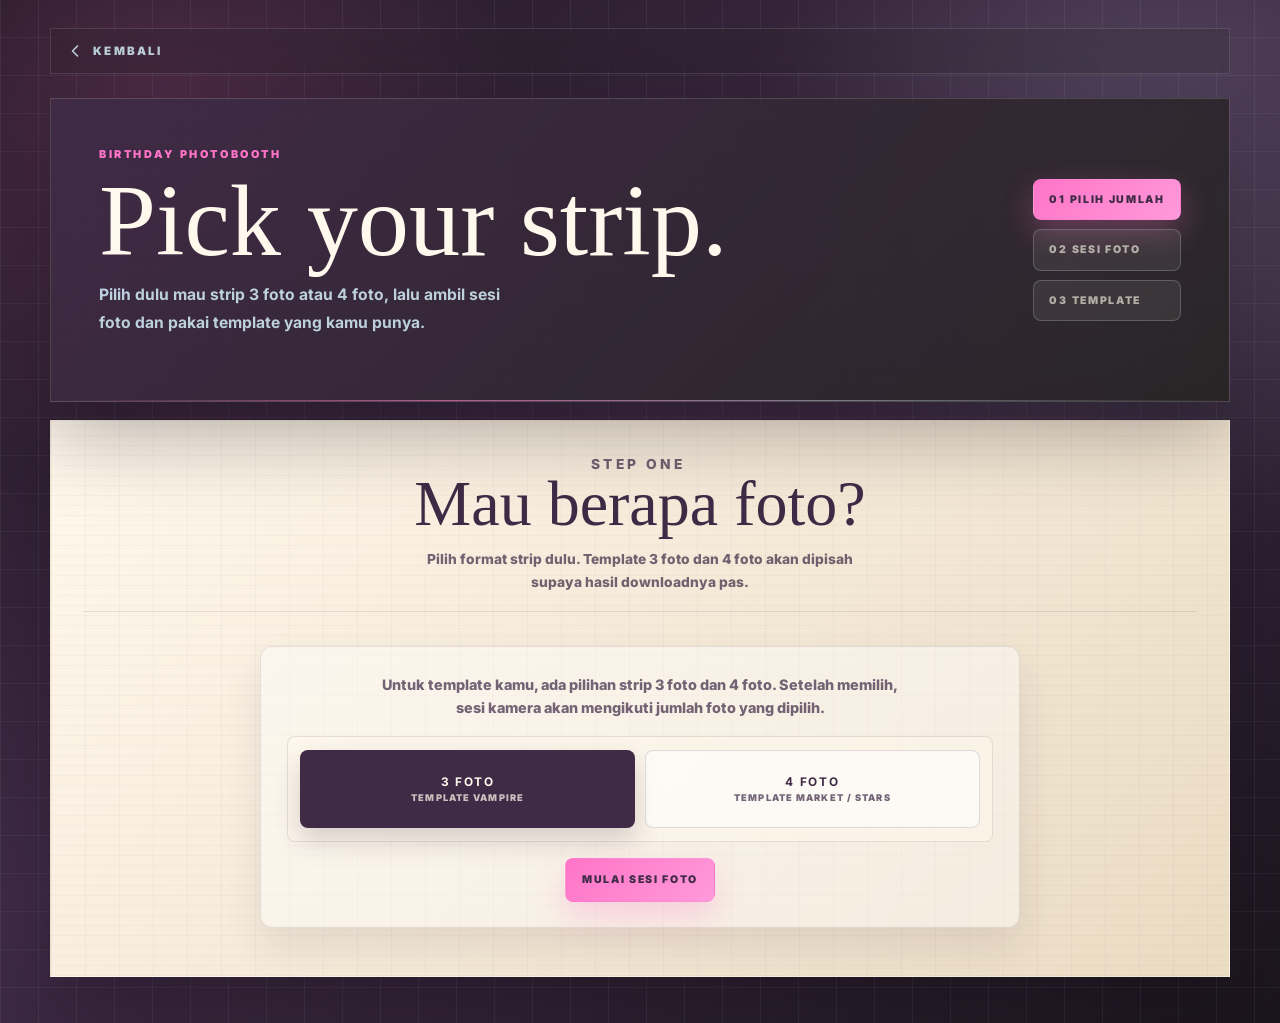
==== commit de5983e2: "Refactor code structure for improved readability and maintainability" ====
--- a/photobooth.html
+++ b/photobooth.html
@@ -338,7 +338,8 @@
 
     .controls,
     .filter-grid,
-    .frame-grid {
+    .frame-grid,
+    .photo-count-grid {
       display: flex;
       flex-wrap: wrap;
       gap: .65rem;
@@ -347,7 +348,8 @@
     }
 
     .filter-grid,
-    .frame-grid {
+    .frame-grid,
+    .photo-count-grid {
       padding: .8rem;
       border: 1px solid rgba(64, 43, 71, .12);
       border-radius: 8px;
@@ -356,7 +358,8 @@
     }
 
     .btn,
-    .chip {
+    .chip,
+    .count-option {
       display: inline-flex;
       align-items: center;
       justify-content: center;
@@ -375,7 +378,8 @@
     }
 
     .btn:hover,
-    .chip:hover {
+    .chip:hover,
+    .count-option:hover {
       transform: translateY(-2px);
     }
 
@@ -402,10 +406,68 @@
       color: #fff;
     }
 
-    .chip.is-active {
+    .chip.is-active,
+    .count-option.is-active {
       background: var(--violet);
       color: var(--cream);
       box-shadow: 0 12px 26px rgba(64, 43, 71, .2);
+    }
+
+    .setup-layout {
+      display: grid;
+      justify-items: center;
+      gap: 18px;
+      padding: clamp(.25rem, 2vw, 1rem) 0;
+    }
+
+    .setup-card {
+      display: grid;
+      gap: 1rem;
+      width: min(100%, 760px);
+      border: 1px solid rgba(64, 43, 71, .12);
+      border-radius: 12px;
+      background: rgba(255, 255, 255, .42);
+      padding: clamp(1rem, 3vw, 1.6rem);
+      text-align: center;
+      box-shadow: 0 18px 38px rgba(64, 43, 71, .1);
+    }
+
+    .setup-card p {
+      margin: 0 auto;
+      max-width: 34rem;
+      color: var(--ink-soft);
+      font-size: .9rem;
+      font-weight: 800;
+      line-height: 1.65;
+    }
+
+    .photo-count-grid {
+      width: 100%;
+      background: rgba(255, 248, 236, .46);
+    }
+
+    .count-option {
+      flex: 1 1 220px;
+      min-height: 78px;
+      display: grid;
+      gap: .22rem;
+      align-content: center;
+    }
+
+    .count-option strong,
+    .count-option span {
+      display: block;
+    }
+
+    .count-option strong {
+      font-size: .74rem;
+    }
+
+    .count-option span {
+      color: currentColor;
+      font-size: .58rem;
+      opacity: .72;
+      letter-spacing: .12em;
     }
 
     .status {
@@ -447,7 +509,7 @@
     canvas {
       display: block;
       width: min(100%, 210px);
-      aspect-ratio: 1 / 3;
+      aspect-ratio: 591 / 1772;
       border-radius: 4px;
       background: #fff8ec;
       box-shadow: 0 20px 40px rgba(38, 36, 35, .3);
@@ -465,6 +527,11 @@
 
     .session-layout .thumbs {
       grid-template-columns: repeat(3, minmax(0, 1fr));
+    }
+
+    .thumbs[data-count="4"],
+    .session-layout .thumbs[data-count="4"] {
+      grid-template-columns: repeat(4, minmax(0, 1fr));
     }
 
     .thumb {
@@ -629,18 +696,21 @@
 
       .controls,
       .filter-grid,
-      .frame-grid {
+      .frame-grid,
+      .photo-count-grid {
         display: grid;
         grid-template-columns: 1fr 1fr;
       }
 
       .filter-grid,
-      .frame-grid {
+      .frame-grid,
+      .photo-count-grid {
         padding: .55rem;
       }
 
       .btn,
-      .chip {
+      .chip,
+      .count-option {
         min-height: 42px;
         padding-inline: .55rem;
         font-size: .6rem;
@@ -672,22 +742,52 @@
       <div class="flow-head">
         <div>
           <p class="section-label">birthday photobooth</p>
-          <h1 class="font-display">Take three frames.</h1>
-          <p class="intro-copy">Sesi kecil untuk tiga foto, satu strip, dan frame yang bisa kamu pilih setelahnya.</p>
+          <h1 class="font-display">Pick your strip.</h1>
+          <p class="intro-copy">Pilih dulu mau strip 3 foto atau 4 foto, lalu ambil sesi foto dan pakai template yang kamu punya.</p>
         </div>
         <div class="phase-pills" aria-label="Tahap photobooth">
-          <span id="sessionPill" class="phase-pill is-active">01 sesi foto</span>
-          <span id="templatePill" class="phase-pill">02 template</span>
+          <span id="setupPill" class="phase-pill is-active">01 pilih jumlah</span>
+          <span id="sessionPill" class="phase-pill">02 sesi foto</span>
+          <span id="templatePill" class="phase-pill">03 template</span>
         </div>
       </div>
 
-      <section id="sessionStage" class="stage-panel" aria-label="Sesi foto">
+      <section id="setupStage" class="stage-panel" aria-label="Pilih jumlah foto">
         <div class="stage-title">
           <div>
             <p class="section-label">step one</p>
+            <h2 class="font-display">Mau berapa foto?</h2>
+          </div>
+          <p>Pilih format strip dulu. Template 3 foto dan 4 foto akan dipisah supaya hasil downloadnya pas.</p>
+        </div>
+
+        <div class="setup-layout">
+          <div class="setup-card">
+            <p>Untuk template kamu, ada pilihan strip 3 foto dan 4 foto. Setelah memilih, sesi kamera akan mengikuti jumlah foto yang dipilih.</p>
+            <div class="photo-count-grid" aria-label="Pilih jumlah foto">
+              <button class="count-option is-active" type="button" data-photo-count="3">
+                <strong>3 foto</strong>
+                <span>template vampire</span>
+              </button>
+              <button class="count-option" type="button" data-photo-count="4">
+                <strong>4 foto</strong>
+                <span>template market / stars</span>
+              </button>
+            </div>
+            <div class="controls">
+              <button id="startSession" class="btn btn-primary" type="button">mulai sesi foto</button>
+            </div>
+          </div>
+        </div>
+      </section>
+
+      <section id="sessionStage" class="stage-panel" aria-label="Sesi foto" hidden>
+        <div class="stage-title">
+          <div>
+            <p class="section-label">step two</p>
             <h2 class="font-display">Sesi foto</h2>
           </div>
-          <p>Aktifkan kamera, pilih filter, lalu ambil 3 foto. Setelah lengkap, halaman otomatis lanjut ke pilihan template.</p>
+          <p id="sessionInstruction">Aktifkan kamera, pilih filter, lalu ambil 3 foto. Setelah lengkap, halaman otomatis lanjut ke pilihan template.</p>
         </div>
 
         <div class="session-layout">
@@ -722,30 +822,32 @@
       <section id="templateStage" class="stage-panel" aria-label="Pilih template dan download" hidden>
         <div class="stage-title">
           <div>
-            <p class="section-label">step two</p>
+            <p class="section-label">step three</p>
             <h2 class="font-display">Pilih template</h2>
           </div>
-          <p>Pilih frame photostrip yang paling cocok. Ukuran download tetap 600 x 1800 px, setara rasio 5 x 15.</p>
+          <p id="templateInstruction">Pilih frame photostrip yang paling cocok. Ukuran download mengikuti template asli 591 x 1772 px, setara rasio 5 x 15.</p>
         </div>
 
         <div class="template-layout">
           <section class="strip-area" aria-label="Hasil photobooth">
             <div class="strip-shell">
-              <canvas id="strip" width="600" height="1800"></canvas>
+              <canvas id="strip" width="591" height="1772"></canvas>
             </div>
           </section>
 
           <section class="camera-stack" aria-label="Kontrol template">
-            <p id="templateStatus" class="status">Tiga foto sudah siap. Pilih frame lalu download.</p>
+            <p id="templateStatus" class="status">Foto sudah siap. Pilih template lalu download.</p>
             <div id="templateThumbs" class="thumbs" aria-label="Preview foto di photostrip"></div>
             <div class="frame-grid" aria-label="Pilih frame foto">
-              <button class="chip is-active" type="button" data-frame="midnight">midnight</button>
-              <button class="chip" type="button" data-frame="ribbon">ribbon</button>
-              <button class="chip" type="button" data-frame="paper">paper</button>
-              <button class="chip" type="button" data-frame="chrome">chrome</button>
+              <button class="chip is-active" type="button" data-frame="template-1" data-photo-counts="4">stripe</button>
+              <button class="chip" type="button" data-frame="template-2" data-photo-counts="3">vampire</button>
+              <button class="chip" type="button" data-frame="template-3" data-photo-counts="4">chrome 19</button>
+              <button class="chip" type="button" data-frame="template-4" data-photo-counts="4">market</button>
+              <button class="chip" type="button" data-frame="template-5" data-photo-counts="4">stars</button>
             </div>
 
             <div class="controls">
+              <button id="backToSetup" class="btn" type="button">ganti jumlah</button>
               <button id="backToSession" class="btn" type="button">foto ulang</button>
               <button id="download" class="btn btn-lilac" type="button" disabled>download strip</button>
             </div>
@@ -770,18 +872,24 @@
 
   <script>
     const video = document.querySelector("#video");
+    const setupStage = document.querySelector("#setupStage");
     const sessionStage = document.querySelector("#sessionStage");
     const templateStage = document.querySelector("#templateStage");
+    const setupPill = document.querySelector("#setupPill");
     const sessionPill = document.querySelector("#sessionPill");
     const templatePill = document.querySelector("#templatePill");
     const cameraView = document.querySelector("#cameraView");
+    const startSession = document.querySelector("#startSession");
     const startCamera = document.querySelector("#startCamera");
     const captureButton = document.querySelector("#capture");
     const retakeButton = document.querySelector("#retake");
+    const backToSetup = document.querySelector("#backToSetup");
     const backToSession = document.querySelector("#backToSession");
     const downloadButton = document.querySelector("#download");
     const statusText = document.querySelector("#status");
     const templateStatus = document.querySelector("#templateStatus");
+    const sessionInstruction = document.querySelector("#sessionInstruction");
+    const templateInstruction = document.querySelector("#templateInstruction");
     const photoPreviewModal = document.querySelector("#photoPreviewModal");
     const photoPreviewImage = document.querySelector("#photoPreviewImage");
     const retakeSelected = document.querySelector("#retakeSelected");
@@ -794,6 +902,7 @@
     const captureContext = captureCanvas.getContext("2d");
     const thumbs = document.querySelector("#thumbs");
     const templateThumbs = document.querySelector("#templateThumbs");
+    const countButtons = document.querySelectorAll("[data-photo-count]");
     const filterButtons = document.querySelectorAll("[data-filter]");
     const frameButtons = document.querySelectorAll("[data-frame]");
     const filters = {
@@ -802,19 +911,87 @@
       nocturne: "contrast(1.08) saturate(.84) sepia(.12) hue-rotate(248deg) brightness(.86)",
       chrome: "contrast(1.08) saturate(1.35) brightness(1.04) hue-rotate(318deg)"
     };
+    const templateFrames = {
+      "template-1": {
+        src: "assets/photobooth/templates/template-1.png",
+        count: 4,
+        key: [38, 173, 20],
+        tolerance: 46,
+        slots: [
+          { x: 59, y: 116, w: 472, h: 274 },
+          { x: 59, y: 532, w: 472, h: 275 },
+          { x: 59, y: 949, w: 472, h: 274 },
+          { x: 59, y: 1363, w: 472, h: 275 }
+        ]
+      },
+      "template-2": {
+        src: "assets/photobooth/templates/template-2.png",
+        count: 3,
+        key: [83, 211, 215],
+        tolerance: 58,
+        slots: [
+          { x: 59, y: 130, w: 472, h: 409 },
+          { x: 59, y: 625, w: 472, h: 405 },
+          { x: 59, y: 1112, w: 472, h: 407 }
+        ]
+      },
+      "template-3": {
+        src: "assets/photobooth/templates/template-3.png",
+        count: 4,
+        key: [217, 0, 0],
+        tolerance: 54,
+        slots: [
+          { x: 59, y: 92, w: 472, h: 312 },
+          { x: 59, y: 452, w: 472, h: 340 },
+          { x: 59, y: 840, w: 472, h: 340 },
+          { x: 59, y: 1244, w: 472, h: 340 }
+        ]
+      },
+      "template-4": {
+        src: "assets/photobooth/templates/template-4.png",
+        count: 4,
+        key: [217, 0, 0],
+        tolerance: 54,
+        slots: [
+          { x: 59, y: 202, w: 472, h: 337 },
+          { x: 59, y: 551, w: 472, h: 337 },
+          { x: 59, y: 903, w: 472, h: 337 },
+          { x: 59, y: 1253, w: 472, h: 337 }
+        ]
+      },
+      "template-5": {
+        src: "assets/photobooth/templates/template-5.png",
+        count: 4,
+        key: [38, 173, 20],
+        tolerance: 46,
+        slots: [
+          { x: 59, y: 202, w: 472, h: 337 },
+          { x: 59, y: 551, w: 472, h: 337 },
+          { x: 59, y: 903, w: 472, h: 337 },
+          { x: 59, y: 1253, w: 472, h: 337 }
+        ]
+      }
+    };
+    const templateImageCache = new Map();
+    const templateOverlayCache = new Map();
     let stream = null;
     let currentFilter = "clean";
-    let currentFrame = "midnight";
+    let selectedPhotoCount = 3;
+    let currentFrame = "template-2";
     let photos = [];
     let isCapturing = false;
     let previewIndex = -1;
     let replacingIndex = -1;
 
+    updatePhotoCountUI();
+    updateFrameButtons();
     drawStrip();
 
+    startSession.addEventListener("click", () => setStage("session"));
     startCamera.addEventListener("click", openCamera);
     captureButton.addEventListener("click", captureWithCountdown);
     retakeButton.addEventListener("click", resetSession);
+    backToSetup.addEventListener("click", backToSetupStage);
     backToSession.addEventListener("click", resetSession);
     downloadButton.addEventListener("click", downloadStrip);
     closePreview.addEventListener("click", closePhotoPreview);
@@ -823,6 +1000,23 @@
       if (event.target === photoPreviewModal) closePhotoPreview();
     });
 
+    countButtons.forEach((button) => {
+      button.addEventListener("click", () => {
+        const nextCount = Number(button.dataset.photoCount);
+        if (!Number.isFinite(nextCount) || nextCount === selectedPhotoCount) return;
+        selectedPhotoCount = nextCount;
+        photos = [];
+        replacingIndex = -1;
+        previewIndex = -1;
+        updatePhotoCountUI();
+        updateFrameButtons();
+        renderThumbs();
+        drawStrip();
+        downloadButton.disabled = true;
+        statusText.textContent = stream ? `Siap untuk sesi ${selectedPhotoCount} foto.` : "Klik start camera. Browser akan meminta izin kamera.";
+      });
+    });
+
     filterButtons.forEach((button) => {
       button.addEventListener("click", () => {
         currentFilter = button.dataset.filter;
@@ -871,7 +1065,7 @@
           cameraView.classList.add("is-live");
           captureButton.disabled = false;
           startCamera.textContent = "camera ready";
-          statusText.textContent = "Kamera siap. Pilih filter, lalu ambil foto pertama.";
+          statusText.textContent = `Kamera siap. Pilih filter, lalu ambil foto pertama dari ${selectedPhotoCount}.`;
           return;
         } catch (error) {
           if (error.name === "NotAllowedError" || error.name === "SecurityError") {
@@ -889,7 +1083,7 @@
     }
 
     async function captureWithCountdown() {
-      if (!stream || isCapturing || (photos.length >= 3 && replacingIndex < 0)) return;
+      if (!stream || isCapturing || (photos.length >= selectedPhotoCount && replacingIndex < 0)) return;
       isCapturing = true;
       captureButton.disabled = true;
 
@@ -911,14 +1105,14 @@
       renderThumbs();
       drawStrip();
 
-      if (photos.length >= 3) {
+      if (photos.length >= selectedPhotoCount) {
         downloadButton.disabled = false;
-        statusText.textContent = "Tiga foto sudah lengkap. Pilih frame yang cocok lalu download.";
-        templateStatus.textContent = "Tiga foto sudah siap. Pilih frame lalu download.";
+        statusText.textContent = `${selectedPhotoCount} foto sudah lengkap. Pilih template yang cocok lalu download.`;
+        templateStatus.textContent = `${selectedPhotoCount} foto sudah siap. Pilih template lalu download.`;
         captureButton.disabled = true;
         setStage("template");
       } else {
-        statusText.textContent = `${photos.length} dari 3 foto tersimpan. Lanjut ambil foto berikutnya.`;
+        statusText.textContent = `${photos.length} dari ${selectedPhotoCount} foto tersimpan. Lanjut ambil foto berikutnya.`;
         captureButton.disabled = false;
       }
 
@@ -935,17 +1129,63 @@
       downloadButton.disabled = true;
       captureButton.disabled = !stream;
       setStage("session");
-      statusText.textContent = stream ? "Sesi diulang. Ambil 3 foto baru." : "Klik start camera untuk mulai lagi.";
-      templateStatus.textContent = "Tiga foto sudah siap. Pilih frame lalu download.";
+      statusText.textContent = stream ? `Sesi diulang. Ambil ${selectedPhotoCount} foto baru.` : "Klik start camera untuk mulai lagi.";
+      templateStatus.textContent = `${selectedPhotoCount} foto sudah siap. Pilih template lalu download.`;
+    }
+
+    function backToSetupStage() {
+      photos = [];
+      replacingIndex = -1;
+      previewIndex = -1;
+      closePhotoPreview();
+      renderThumbs();
+      drawStrip();
+      downloadButton.disabled = true;
+      captureButton.disabled = !stream;
+      setStage("setup");
     }
 
     function setStage(stage) {
+      const showSetup = stage === "setup";
       const showTemplate = stage === "template";
-      sessionStage.hidden = showTemplate;
+      setupStage.hidden = !showSetup;
+      sessionStage.hidden = showSetup || showTemplate;
       templateStage.hidden = !showTemplate;
-      sessionPill.classList.toggle("is-active", !showTemplate);
+      setupPill.classList.toggle("is-active", showSetup);
+      sessionPill.classList.toggle("is-active", stage === "session");
       templatePill.classList.toggle("is-active", showTemplate);
       window.scrollTo({ top: 0, behavior: "smooth" });
+    }
+
+    function updatePhotoCountUI() {
+      countButtons.forEach((button) => {
+        button.classList.toggle("is-active", Number(button.dataset.photoCount) === selectedPhotoCount);
+      });
+      thumbs.dataset.count = String(selectedPhotoCount);
+      templateThumbs.dataset.count = String(selectedPhotoCount);
+      sessionInstruction.textContent = `Aktifkan kamera, pilih filter, lalu ambil ${selectedPhotoCount} foto. Setelah lengkap, halaman otomatis lanjut ke pilihan template.`;
+      templateInstruction.textContent = `Pilih template ${selectedPhotoCount} foto yang paling cocok. Ukuran download mengikuti template asli 591 x 1772 px, setara rasio 5 x 15.`;
+    }
+
+    function updateFrameButtons() {
+      let firstAvailable = null;
+      let currentAvailable = false;
+
+      frameButtons.forEach((button) => {
+        const counts = button.dataset.photoCounts.split(",").map(Number);
+        const isAvailable = counts.includes(selectedPhotoCount);
+        button.hidden = !isAvailable;
+        if (isAvailable && !firstAvailable) firstAvailable = button;
+        if (isAvailable && button.dataset.frame === currentFrame) currentAvailable = true;
+      });
+
+      if (!currentAvailable && firstAvailable) {
+        currentFrame = firstAvailable.dataset.frame;
+      }
+
+      frameButtons.forEach((button) => {
+        button.classList.toggle("is-active", button.dataset.frame === currentFrame && !button.hidden);
+      });
     }
 
     function takePhoto() {
@@ -977,6 +1217,8 @@
     function renderThumbs() {
       thumbs.innerHTML = "";
       templateThumbs.innerHTML = "";
+      thumbs.dataset.count = String(selectedPhotoCount);
+      templateThumbs.dataset.count = String(selectedPhotoCount);
       photos.forEach((photo, index) => {
         thumbs.appendChild(createThumbButton(photo, index));
         templateThumbs.appendChild(createThumbButton(photo, index));
@@ -1020,150 +1262,95 @@
         : "Klik start camera dulu, lalu take photo untuk mengganti foto ini saja.";
     }
 
-    function drawStrip() {
+    async function drawStrip() {
       const width = strip.width;
       const height = strip.height;
-      const layout = getFrameLayout(currentFrame, width, height);
+      const layout = templateFrames[currentFrame] || templateFrames["template-2"];
+      const templateImage = await loadTemplateImage(layout.src);
+      const templateOverlay = await getTemplateOverlay(layout);
       stripContext.clearRect(0, 0, width, height);
-      stripContext.fillStyle = layout.background;
+      stripContext.fillStyle = "#fff8ec";
       stripContext.fillRect(0, 0, width, height);
-      drawFrameDecor(layout, width, height);
-
-      const margin = layout.margin;
-      const gap = layout.gap;
-      const photoWidth = width - margin * 2;
-      const photoHeight = 420;
-      const startY = layout.top;
-
-      for (let index = 0; index < 3; index += 1) {
-        const x = margin;
-        const y = startY + index * (photoHeight + gap);
-        stripContext.fillStyle = layout.photoBack;
-        stripContext.fillRect(x - 10, y - 10, photoWidth + 20, photoHeight + 20);
-        stripContext.fillStyle = "rgba(64, 43, 71, .14)";
-        stripContext.fillRect(x, y, photoWidth, photoHeight);
+      stripContext.drawImage(templateImage, 0, 0, width, height);
+
+      for (let index = 0; index < selectedPhotoCount; index += 1) {
+        const slot = layout.slots[index];
+        if (!slot) continue;
+        stripContext.fillStyle = "rgba(64, 43, 71, .18)";
+        stripContext.fillRect(slot.x, slot.y, slot.w, slot.h);
 
         if (photos[index]) {
-          const image = new Image();
-          image.onload = () => {
-            stripContext.save();
-            stripContext.beginPath();
-            stripContext.rect(x, y, photoWidth, photoHeight);
-            stripContext.clip();
-            stripContext.drawImage(image, x, y, photoWidth, photoHeight);
-            stripContext.restore();
-            drawPhotoLabel(layout, width, height);
-          };
-          image.src = photos[index];
+          const image = await loadTemplateImage(photos[index]);
+          drawCoverImage(image, slot.x, slot.y, slot.w, slot.h);
         } else {
-          stripContext.fillStyle = layout.placeholder;
+          stripContext.fillStyle = "rgba(255, 248, 236, .72)";
           stripContext.font = "900 26px Inter, sans-serif";
           stripContext.textAlign = "center";
-          stripContext.fillText(`PHOTO ${index + 1}`, width / 2, y + photoHeight / 2);
+          stripContext.fillText(`PHOTO ${index + 1}`, slot.x + slot.w / 2, slot.y + slot.h / 2);
         }
       }
 
-      drawPhotoLabel(layout, width, height);
-    }
-
-    function getFrameLayout(frame, width, height) {
-      const layouts = {
-        midnight: {
-          background: "#241a27",
-          photoBack: "#fff8ec",
-          accent: "#ff74c7",
-          secondary: "#8350C4",
-          text: "#fff8ec",
-          placeholder: "rgba(255, 248, 236, .5)",
-          margin: 54,
-          top: 108,
-          gap: 54,
-          label: "BIRTHDAY NOCTURNE"
-        },
-        ribbon: {
-          background: "#fff8ec",
-          photoBack: "#402B47",
-          accent: "#7392B5",
-          secondary: "#ff74c7",
-          text: "#402B47",
-          placeholder: "rgba(64, 43, 71, .42)",
-          margin: 50,
-          top: 112,
-          gap: 50,
-          label: "AURORA 24 / 06 / 26"
-        },
-        paper: {
-          background: "#f6eddf",
-          photoBack: "#ffffff",
-          accent: "#402B47",
-          secondary: "#C9E0EB",
-          text: "#402B47",
-          placeholder: "rgba(64, 43, 71, .36)",
-          margin: 60,
-          top: 116,
-          gap: 58,
-          label: "THREE LITTLE MEMORIES"
-        },
-        chrome: {
-          background: "#402B47",
-          photoBack: "#ff74c7",
-          accent: "#C9E0EB",
-          secondary: "#ff74c7",
-          text: "#fff8ec",
-          placeholder: "rgba(255, 248, 236, .5)",
-          margin: 48,
-          top: 104,
-          gap: 48,
-          label: "MYSTIC BIRTHDAY"
+      stripContext.drawImage(templateOverlay, 0, 0, width, height);
+    }
+
+    function drawCoverImage(image, x, y, width, height) {
+      const imageRatio = image.width / image.height;
+      const slotRatio = width / height;
+      let sx = 0;
+      let sy = 0;
+      let sw = image.width;
+      let sh = image.height;
+
+      if (imageRatio > slotRatio) {
+        sw = image.height * slotRatio;
+        sx = (image.width - sw) / 2;
+      } else {
+        sh = image.width / slotRatio;
+        sy = (image.height - sh) / 2;
+      }
+
+      stripContext.drawImage(image, sx, sy, sw, sh, x, y, width, height);
+    }
+
+    function loadTemplateImage(src) {
+      if (templateImageCache.has(src)) return templateImageCache.get(src);
+      const promise = new Promise((resolve, reject) => {
+        const image = new Image();
+        image.onload = () => resolve(image);
+        image.onerror = reject;
+        image.src = src;
+      });
+      templateImageCache.set(src, promise);
+      return promise;
+    }
+
+    async function getTemplateOverlay(layout) {
+      if (templateOverlayCache.has(layout.src)) return templateOverlayCache.get(layout.src);
+
+      const image = await loadTemplateImage(layout.src);
+      const overlay = document.createElement("canvas");
+      overlay.width = strip.width;
+      overlay.height = strip.height;
+      const context = overlay.getContext("2d");
+      context.drawImage(image, 0, 0, overlay.width, overlay.height);
+
+      const pixels = context.getImageData(0, 0, overlay.width, overlay.height);
+      const data = pixels.data;
+      const [kr, kg, kb] = layout.key;
+      const tolerance = layout.tolerance;
+
+      for (let index = 0; index < data.length; index += 4) {
+        const dr = Math.abs(data[index] - kr);
+        const dg = Math.abs(data[index + 1] - kg);
+        const db = Math.abs(data[index + 2] - kb);
+        if (dr + dg + db < tolerance) {
+          data[index + 3] = 0;
         }
-      };
-      return layouts[frame] || layouts.midnight;
-    }
-
-    function drawFrameDecor(layout, width, height) {
-      stripContext.fillStyle = layout.accent;
-      stripContext.fillRect(0, 0, width, 26);
-      stripContext.fillRect(0, height - 26, width, 26);
-      stripContext.fillStyle = layout.secondary;
-      stripContext.fillRect(0, 0, 34, height);
-      stripContext.fillRect(width - 34, 0, 34, height);
-
-      stripContext.save();
-      stripContext.globalAlpha = .34;
-      for (let y = 78; y < height - 120; y += 120) {
-        drawStar(width - 52, y, 16, layout.accent);
-        drawStar(52, y + 48, 12, layout.secondary);
-      }
-      stripContext.restore();
-    }
-
-    function drawPhotoLabel(layout, width, height) {
-      stripContext.fillStyle = layout.text;
-      stripContext.textAlign = "center";
-      stripContext.font = "900 24px Inter, sans-serif";
-      stripContext.letterSpacing = "4px";
-      stripContext.fillText(layout.label, width / 2, height - 72);
-      stripContext.font = "700 18px Georgia, serif";
-      stripContext.fillText("keep this tiny night", width / 2, height - 42);
-    }
-
-    function drawStar(x, y, radius, color) {
-      stripContext.save();
-      stripContext.translate(x, y);
-      stripContext.rotate(Math.PI / 4);
-      stripContext.fillStyle = color;
-      stripContext.beginPath();
-      stripContext.moveTo(0, -radius);
-      stripContext.lineTo(radius * .24, -radius * .24);
-      stripContext.lineTo(radius, 0);
-      stripContext.lineTo(radius * .24, radius * .24);
-      stripContext.lineTo(0, radius);
-      stripContext.lineTo(-radius * .24, radius * .24);
-      stripContext.lineTo(-radius, 0);
-      stripContext.lineTo(-radius * .24, -radius * .24);
-      stripContext.closePath();
-      stripContext.fill();
-      stripContext.restore();
+      }
+
+      context.putImageData(pixels, 0, 0);
+      templateOverlayCache.set(layout.src, overlay);
+      return overlay;
     }
 
     function downloadStrip() {
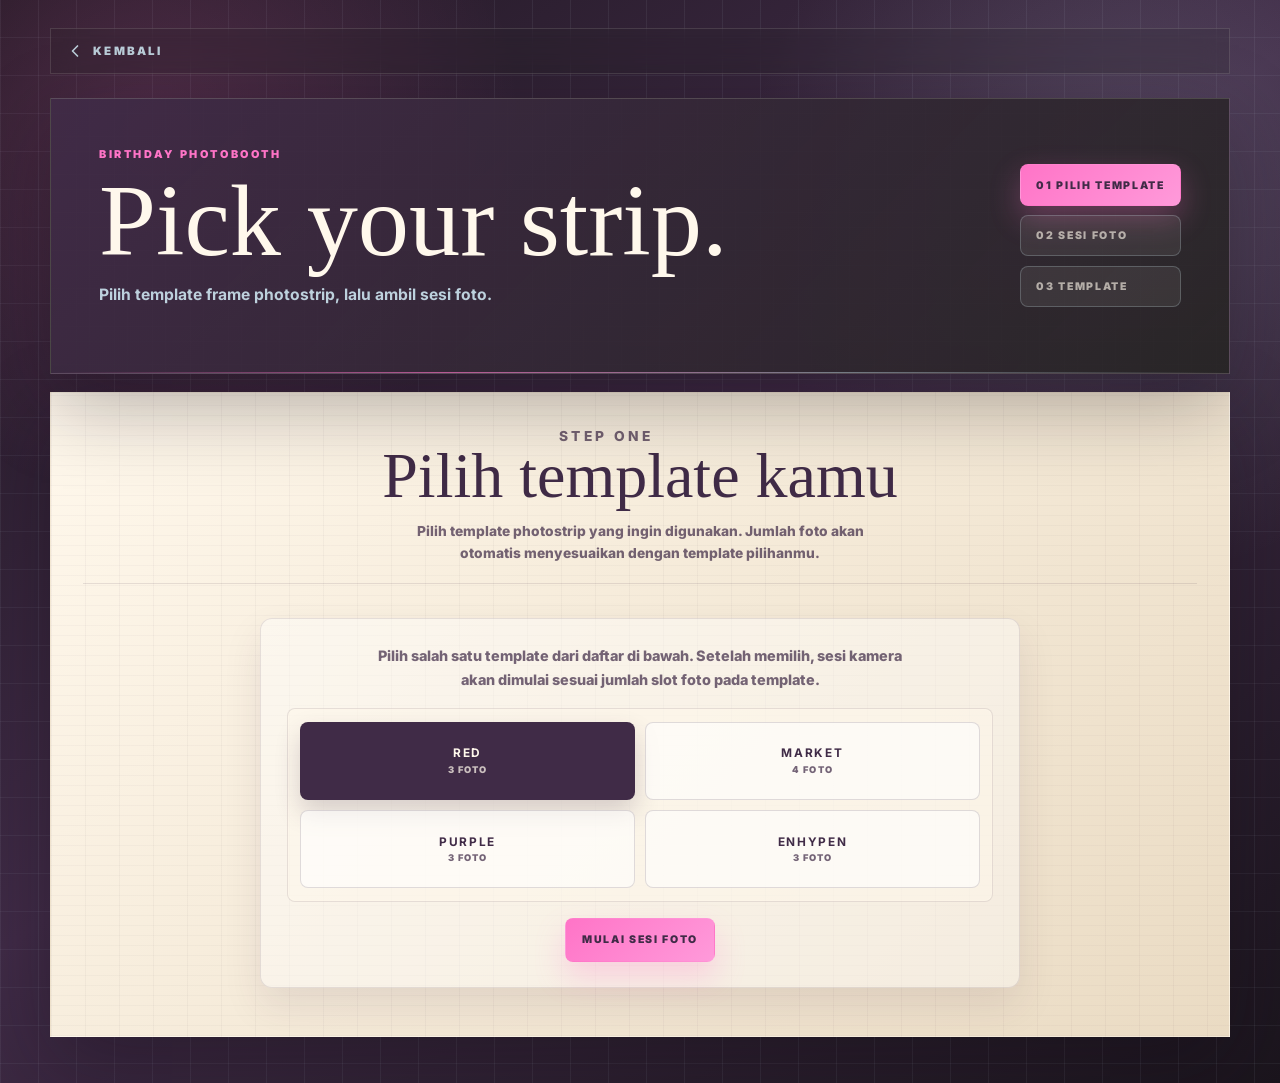
==== commit a502017a: "feat: Update birthday celebration template and photobooth functionality - Removed unused photobooth " ====
--- a/photobooth.html
+++ b/photobooth.html
@@ -743,35 +743,43 @@
         <div>
           <p class="section-label">birthday photobooth</p>
           <h1 class="font-display">Pick your strip.</h1>
-          <p class="intro-copy">Pilih dulu mau strip 3 foto atau 4 foto, lalu ambil sesi foto dan pakai template yang kamu punya.</p>
+          <p class="intro-copy">Pilih template frame photostrip, lalu ambil sesi foto.</p>
         </div>
         <div class="phase-pills" aria-label="Tahap photobooth">
-          <span id="setupPill" class="phase-pill is-active">01 pilih jumlah</span>
+          <span id="setupPill" class="phase-pill is-active">01 pilih template</span>
           <span id="sessionPill" class="phase-pill">02 sesi foto</span>
           <span id="templatePill" class="phase-pill">03 template</span>
         </div>
       </div>
 
-      <section id="setupStage" class="stage-panel" aria-label="Pilih jumlah foto">
+      <section id="setupStage" class="stage-panel" aria-label="Pilih template">
         <div class="stage-title">
           <div>
             <p class="section-label">step one</p>
-            <h2 class="font-display">Mau berapa foto?</h2>
+            <h2 class="font-display">Pilih template kamu</h2>
           </div>
-          <p>Pilih format strip dulu. Template 3 foto dan 4 foto akan dipisah supaya hasil downloadnya pas.</p>
+          <p>Pilih template photostrip yang ingin digunakan. Jumlah foto akan otomatis menyesuaikan dengan template pilihanmu.</p>
         </div>
 
         <div class="setup-layout">
           <div class="setup-card">
-            <p>Untuk template kamu, ada pilihan strip 3 foto dan 4 foto. Setelah memilih, sesi kamera akan mengikuti jumlah foto yang dipilih.</p>
-            <div class="photo-count-grid" aria-label="Pilih jumlah foto">
-              <button class="count-option is-active" type="button" data-photo-count="3">
-                <strong>3 foto</strong>
-                <span>template vampire</span>
+            <p>Pilih salah satu template dari daftar di bawah. Setelah memilih, sesi kamera akan dimulai sesuai jumlah slot foto pada template.</p>
+            <div class="photo-count-grid" aria-label="Pilih template">
+              <button class="count-option is-active" type="button" data-setup-frame="red">
+                <strong>Red</strong>
+                <span>3 foto</span>
               </button>
-              <button class="count-option" type="button" data-photo-count="4">
-                <strong>4 foto</strong>
-                <span>template market / stars</span>
+              <button class="count-option" type="button" data-setup-frame="market">
+                <strong>Market</strong>
+                <span>4 foto</span>
+              </button>
+              <button class="count-option" type="button" data-setup-frame="purple">
+                <strong>Purple</strong>
+                <span>3 foto</span>
+              </button>
+              <button class="count-option" type="button" data-setup-frame="enhypen">
+                <strong>Enhypen</strong>
+                <span>3 foto</span>
               </button>
             </div>
             <div class="controls">
@@ -839,15 +847,15 @@
             <p id="templateStatus" class="status">Foto sudah siap. Pilih template lalu download.</p>
             <div id="templateThumbs" class="thumbs" aria-label="Preview foto di photostrip"></div>
             <div class="frame-grid" aria-label="Pilih frame foto">
-              <button class="chip is-active" type="button" data-frame="template-1" data-photo-counts="4">stripe</button>
-              <button class="chip" type="button" data-frame="template-2" data-photo-counts="3">vampire</button>
-              <button class="chip" type="button" data-frame="template-3" data-photo-counts="4">chrome 19</button>
-              <button class="chip" type="button" data-frame="template-4" data-photo-counts="4">market</button>
-              <button class="chip" type="button" data-frame="template-5" data-photo-counts="4">stars</button>
+              <button class="chip is-active" type="button" data-frame="red" data-photo-count="3">red</button>
+              <button class="chip" type="button" data-frame="market" data-photo-count="4">market</button>
+              <button class="chip" type="button" data-frame="purple" data-photo-count="3">purple</button>
+              <button class="chip" type="button" data-frame="enhypen" data-photo-count="3">enhypen</button>
             </div>
 
             <div class="controls">
-              <button id="backToSetup" class="btn" type="button">ganti jumlah</button>
+              <button id="backToSetup" class="btn" type="button">ganti template</button>
+              <button id="resumeSession" class="btn btn-primary" type="button" style="display: none;">ambil sisa foto</button>
               <button id="backToSession" class="btn" type="button">foto ulang</button>
               <button id="download" class="btn btn-lilac" type="button" disabled>download strip</button>
             </div>
@@ -902,7 +910,8 @@
     const captureContext = captureCanvas.getContext("2d");
     const thumbs = document.querySelector("#thumbs");
     const templateThumbs = document.querySelector("#templateThumbs");
-    const countButtons = document.querySelectorAll("[data-photo-count]");
+    const setupFrameButtons = document.querySelectorAll("[data-setup-frame]");
+    const resumeSessionButton = document.querySelector("#resumeSession");
     const filterButtons = document.querySelectorAll("[data-filter]");
     const frameButtons = document.querySelectorAll("[data-frame]");
     const filters = {
@@ -912,72 +921,49 @@
       chrome: "contrast(1.08) saturate(1.35) brightness(1.04) hue-rotate(318deg)"
     };
     const templateFrames = {
-      "template-1": {
-        src: "assets/photobooth/templates/template-1.png",
-        count: 4,
-        key: [38, 173, 20],
-        tolerance: 46,
+      "red": {
+        src: "assets/photobooth/templates/red.png",
+        count: 3,
         slots: [
-          { x: 59, y: 116, w: 472, h: 274 },
-          { x: 59, y: 532, w: 472, h: 275 },
-          { x: 59, y: 949, w: 472, h: 274 },
-          { x: 59, y: 1363, w: 472, h: 275 }
+          { x: 59, y: 208, w: 472, h: 417 },
+          { x: 59, y: 641, w: 472, h: 417 },
+          { x: 59, y: 1074, w: 472, h: 402 }
         ]
       },
-      "template-2": {
-        src: "assets/photobooth/templates/template-2.png",
-        count: 3,
-        key: [83, 211, 215],
-        tolerance: 58,
+      "market": {
+        src: "assets/photobooth/templates/market.png",
+        count: 4,
         slots: [
-          { x: 59, y: 130, w: 472, h: 409 },
-          { x: 59, y: 625, w: 472, h: 405 },
-          { x: 59, y: 1112, w: 472, h: 407 }
+          { x: 59, y: 186, w: 472, h: 349 },
+          { x: 59, y: 551, w: 472, h: 371 },
+          { x: 59, y: 938, w: 472, h: 371 },
+          { x: 59, y: 1325, w: 472, h: 293 }
         ]
       },
-      "template-3": {
-        src: "assets/photobooth/templates/template-3.png",
-        count: 4,
-        key: [217, 0, 0],
-        tolerance: 54,
+      "purple": {
+        src: "assets/photobooth/templates/purple.png",
+        count: 3,
         slots: [
-          { x: 59, y: 92, w: 472, h: 312 },
-          { x: 59, y: 452, w: 472, h: 340 },
-          { x: 59, y: 840, w: 472, h: 340 },
-          { x: 59, y: 1244, w: 472, h: 340 }
+          { x: 59, y: 186, w: 472, h: 390 },
+          { x: 59, y: 591, w: 472, h: 595 },
+          { x: 59, y: 1202, w: 472, h: 455 }
         ]
       },
-      "template-4": {
-        src: "assets/photobooth/templates/template-4.png",
-        count: 4,
-        key: [217, 0, 0],
-        tolerance: 54,
+      "enhypen": {
+        src: "assets/photobooth/templates/enhypen.png",
+        count: 3,
         slots: [
-          { x: 59, y: 202, w: 472, h: 337 },
-          { x: 59, y: 551, w: 472, h: 337 },
-          { x: 59, y: 903, w: 472, h: 337 },
-          { x: 59, y: 1253, w: 472, h: 337 }
-        ]
-      },
-      "template-5": {
-        src: "assets/photobooth/templates/template-5.png",
-        count: 4,
-        key: [38, 173, 20],
-        tolerance: 46,
-        slots: [
-          { x: 59, y: 202, w: 472, h: 337 },
-          { x: 59, y: 551, w: 472, h: 337 },
-          { x: 59, y: 903, w: 472, h: 337 },
-          { x: 59, y: 1253, w: 472, h: 337 }
+          { x: 59, y: 208, w: 472, h: 417 },
+          { x: 59, y: 641, w: 472, h: 417 },
+          { x: 59, y: 1074, w: 472, h: 401 }
         ]
       }
     };
     const templateImageCache = new Map();
-    const templateOverlayCache = new Map();
     let stream = null;
     let currentFilter = "clean";
     let selectedPhotoCount = 3;
-    let currentFrame = "template-2";
+    let currentFrame = "red";
     let photos = [];
     let isCapturing = false;
     let previewIndex = -1;
@@ -992,6 +978,7 @@
     captureButton.addEventListener("click", captureWithCountdown);
     retakeButton.addEventListener("click", resetSession);
     backToSetup.addEventListener("click", backToSetupStage);
+    resumeSessionButton.addEventListener("click", resumeSession);
     backToSession.addEventListener("click", resetSession);
     downloadButton.addEventListener("click", downloadStrip);
     closePreview.addEventListener("click", closePhotoPreview);
@@ -1000,18 +987,22 @@
       if (event.target === photoPreviewModal) closePhotoPreview();
     });
 
-    countButtons.forEach((button) => {
+    setupFrameButtons.forEach((button) => {
       button.addEventListener("click", () => {
-        const nextCount = Number(button.dataset.photoCount);
-        if (!Number.isFinite(nextCount) || nextCount === selectedPhotoCount) return;
-        selectedPhotoCount = nextCount;
+        currentFrame = button.dataset.setupFrame;
+        const frameConfig = templateFrames[currentFrame];
+        selectedPhotoCount = frameConfig.count;
+        
+        updatePhotoCountUI();
+        updateFrameButtons();
+        
         photos = [];
         replacingIndex = -1;
         previewIndex = -1;
-        updatePhotoCountUI();
-        updateFrameButtons();
+        
         renderThumbs();
         drawStrip();
+        
         downloadButton.disabled = true;
         statusText.textContent = stream ? `Siap untuk sesi ${selectedPhotoCount} foto.` : "Klik start camera. Browser akan meminta izin kamera.";
       });
@@ -1028,8 +1019,24 @@
     frameButtons.forEach((button) => {
       button.addEventListener("click", () => {
         currentFrame = button.dataset.frame;
-        frameButtons.forEach((item) => item.classList.toggle("is-active", item === button));
+        const frameConfig = templateFrames[currentFrame];
+        selectedPhotoCount = frameConfig.count;
+
+        updateFrameButtons();
+        updatePhotoCountUI();
+
+        renderThumbs();
         drawStrip();
+
+        if (photos.length >= selectedPhotoCount) {
+          downloadButton.disabled = false;
+          resumeSessionButton.style.display = "none";
+          templateStatus.textContent = `${selectedPhotoCount} foto sudah siap. Pilih template lalu download.`;
+        } else {
+          downloadButton.disabled = true;
+          resumeSessionButton.style.display = "inline-flex";
+          templateStatus.textContent = `${photos.length} dari ${selectedPhotoCount} foto diambil. Butuh ${selectedPhotoCount - photos.length} foto lagi.`;
+        }
       });
     });
 
@@ -1127,6 +1134,7 @@
       renderThumbs();
       drawStrip();
       downloadButton.disabled = true;
+      resumeSessionButton.style.display = "none";
       captureButton.disabled = !stream;
       setStage("session");
       statusText.textContent = stream ? `Sesi diulang. Ambil ${selectedPhotoCount} foto baru.` : "Klik start camera untuk mulai lagi.";
@@ -1141,8 +1149,18 @@
       renderThumbs();
       drawStrip();
       downloadButton.disabled = true;
+      resumeSessionButton.style.display = "none";
       captureButton.disabled = !stream;
       setStage("setup");
+    }
+
+    function resumeSession() {
+      closePhotoPreview();
+      setStage("session");
+      captureButton.disabled = !stream;
+      statusText.textContent = stream
+        ? `Melanjutkan sesi foto. Silakan ambil foto ke-${photos.length + 1} dari ${selectedPhotoCount}.`
+        : "Aktifkan kamera untuk mengambil sisa foto.";
     }
 
     function setStage(stage) {
@@ -1158,8 +1176,8 @@
     }
 
     function updatePhotoCountUI() {
-      countButtons.forEach((button) => {
-        button.classList.toggle("is-active", Number(button.dataset.photoCount) === selectedPhotoCount);
+      setupFrameButtons.forEach((button) => {
+        button.classList.toggle("is-active", button.dataset.setupFrame === currentFrame);
       });
       thumbs.dataset.count = String(selectedPhotoCount);
       templateThumbs.dataset.count = String(selectedPhotoCount);
@@ -1168,23 +1186,8 @@
     }
 
     function updateFrameButtons() {
-      let firstAvailable = null;
-      let currentAvailable = false;
-
       frameButtons.forEach((button) => {
-        const counts = button.dataset.photoCounts.split(",").map(Number);
-        const isAvailable = counts.includes(selectedPhotoCount);
-        button.hidden = !isAvailable;
-        if (isAvailable && !firstAvailable) firstAvailable = button;
-        if (isAvailable && button.dataset.frame === currentFrame) currentAvailable = true;
-      });
-
-      if (!currentAvailable && firstAvailable) {
-        currentFrame = firstAvailable.dataset.frame;
-      }
-
-      frameButtons.forEach((button) => {
-        button.classList.toggle("is-active", button.dataset.frame === currentFrame && !button.hidden);
+        button.classList.toggle("is-active", button.dataset.frame === currentFrame);
       });
     }
 
@@ -1265,92 +1268,35 @@
     async function drawStrip() {
       const width = strip.width;
       const height = strip.height;
-      const layout = templateFrames[currentFrame] || templateFrames["template-2"];
+      const layout = templateFrames[currentFrame] || templateFrames["red"];
       const templateImage = await loadTemplateImage(layout.src);
-      const templateOverlay = await getTemplateOverlay(layout);
+      
       stripContext.clearRect(0, 0, width, height);
       stripContext.fillStyle = "#fff8ec";
       stripContext.fillRect(0, 0, width, height);
-      stripContext.drawImage(templateImage, 0, 0, width, height);
-
-      for (let index = 0; index < selectedPhotoCount; index += 1) {
+
+      // Draw photos and placeholders first
+      for (let index = 0; index < layout.count; index += 1) {
         const slot = layout.slots[index];
         if (!slot) continue;
-        stripContext.fillStyle = "rgba(64, 43, 71, .18)";
-        stripContext.fillRect(slot.x, slot.y, slot.w, slot.h);
 
         if (photos[index]) {
           const image = await loadTemplateImage(photos[index]);
           drawCoverImage(image, slot.x, slot.y, slot.w, slot.h);
         } else {
-          stripContext.fillStyle = "rgba(255, 248, 236, .72)";
-          stripContext.font = "900 26px Inter, sans-serif";
+          // Draw placeholders for empty photos
+          stripContext.fillStyle = "rgba(64, 43, 71, .12)";
+          stripContext.fillRect(slot.x, slot.y, slot.w, slot.h);
+          
+          stripContext.fillStyle = "rgba(64, 43, 71, .6)";
+          stripContext.font = "900 24px Inter, sans-serif";
           stripContext.textAlign = "center";
           stripContext.fillText(`PHOTO ${index + 1}`, slot.x + slot.w / 2, slot.y + slot.h / 2);
         }
       }
 
-      stripContext.drawImage(templateOverlay, 0, 0, width, height);
-    }
-
-    function drawCoverImage(image, x, y, width, height) {
-      const imageRatio = image.width / image.height;
-      const slotRatio = width / height;
-      let sx = 0;
-      let sy = 0;
-      let sw = image.width;
-      let sh = image.height;
-
-      if (imageRatio > slotRatio) {
-        sw = image.height * slotRatio;
-        sx = (image.width - sw) / 2;
-      } else {
-        sh = image.width / slotRatio;
-        sy = (image.height - sh) / 2;
-      }
-
-      stripContext.drawImage(image, sx, sy, sw, sh, x, y, width, height);
-    }
-
-    function loadTemplateImage(src) {
-      if (templateImageCache.has(src)) return templateImageCache.get(src);
-      const promise = new Promise((resolve, reject) => {
-        const image = new Image();
-        image.onload = () => resolve(image);
-        image.onerror = reject;
-        image.src = src;
-      });
-      templateImageCache.set(src, promise);
-      return promise;
-    }
-
-    async function getTemplateOverlay(layout) {
-      if (templateOverlayCache.has(layout.src)) return templateOverlayCache.get(layout.src);
-
-      const image = await loadTemplateImage(layout.src);
-      const overlay = document.createElement("canvas");
-      overlay.width = strip.width;
-      overlay.height = strip.height;
-      const context = overlay.getContext("2d");
-      context.drawImage(image, 0, 0, overlay.width, overlay.height);
-
-      const pixels = context.getImageData(0, 0, overlay.width, overlay.height);
-      const data = pixels.data;
-      const [kr, kg, kb] = layout.key;
-      const tolerance = layout.tolerance;
-
-      for (let index = 0; index < data.length; index += 4) {
-        const dr = Math.abs(data[index] - kr);
-        const dg = Math.abs(data[index + 1] - kg);
-        const db = Math.abs(data[index + 2] - kb);
-        if (dr + dg + db < tolerance) {
-          data[index + 3] = 0;
-        }
-      }
-
-      context.putImageData(pixels, 0, 0);
-      templateOverlayCache.set(layout.src, overlay);
-      return overlay;
+      // Draw the template on top
+      stripContext.drawImage(templateImage, 0, 0, width, height);
     }
 
     function downloadStrip() {
